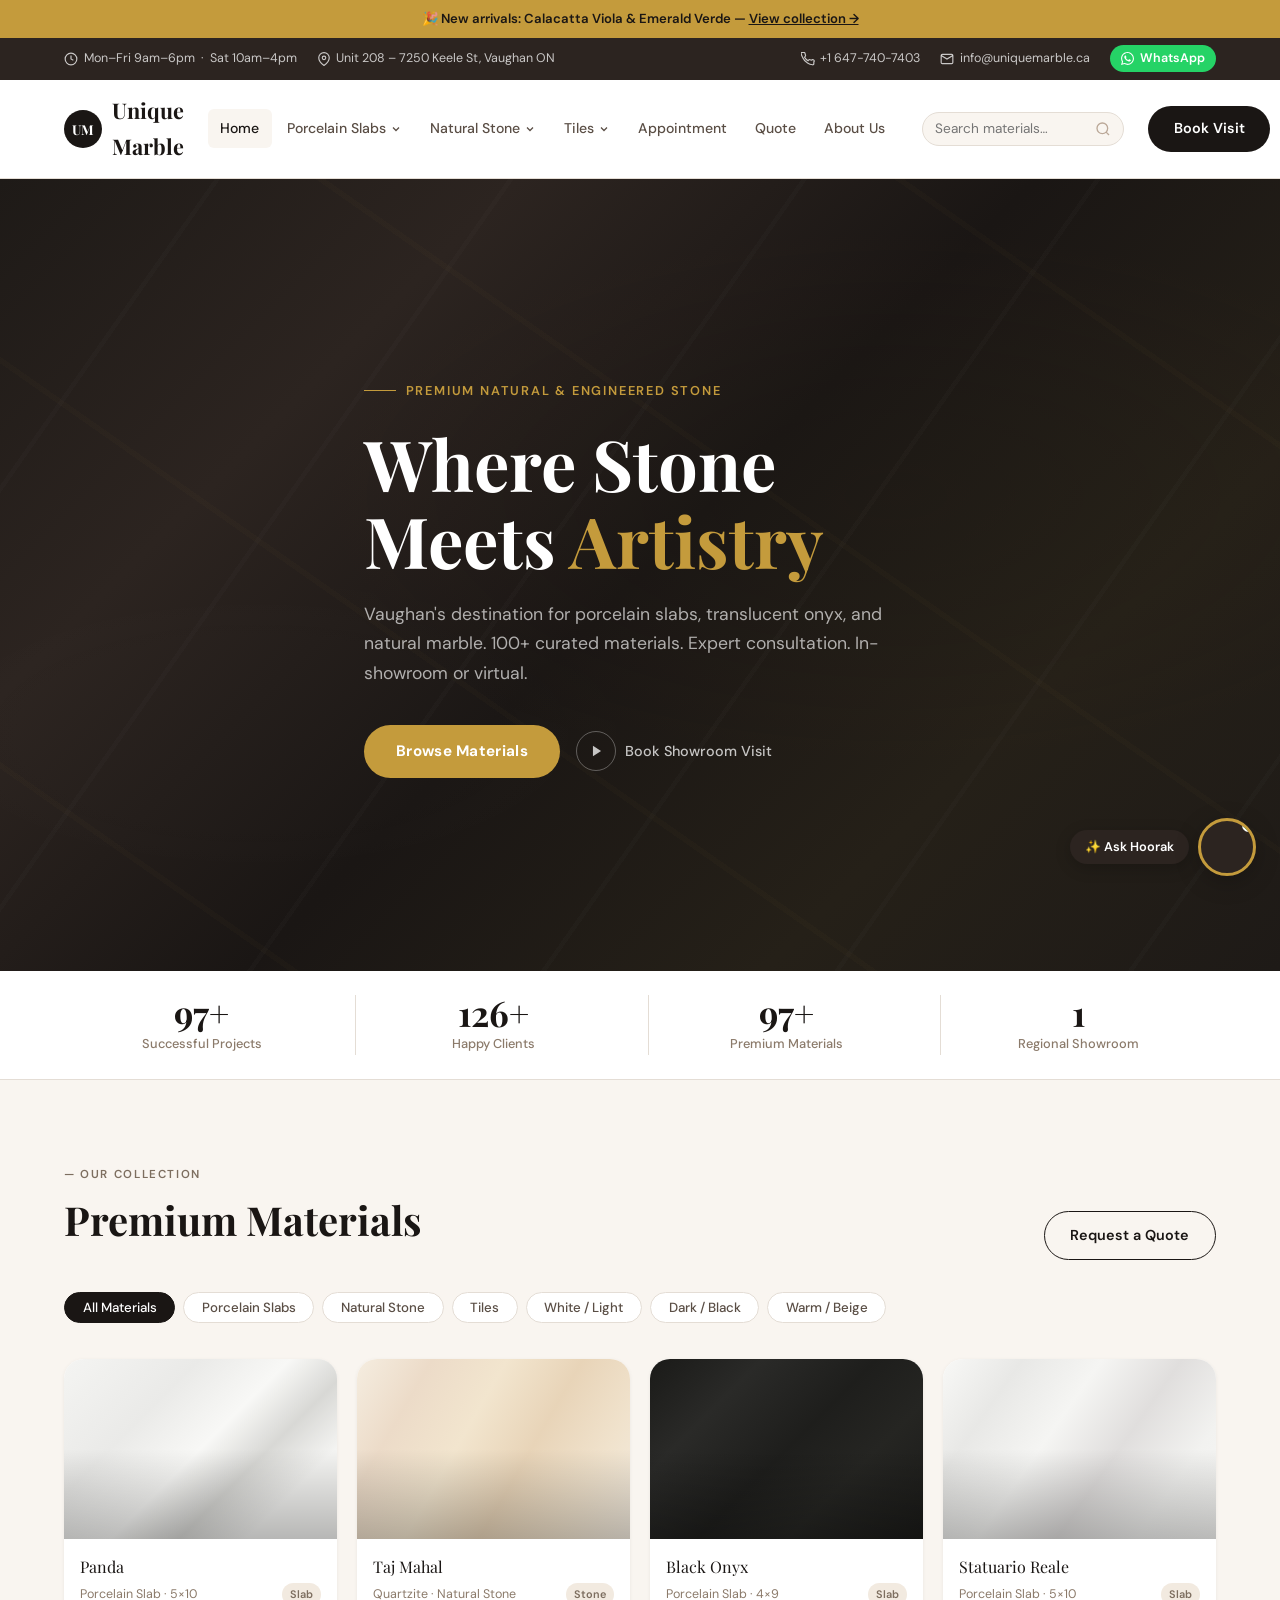
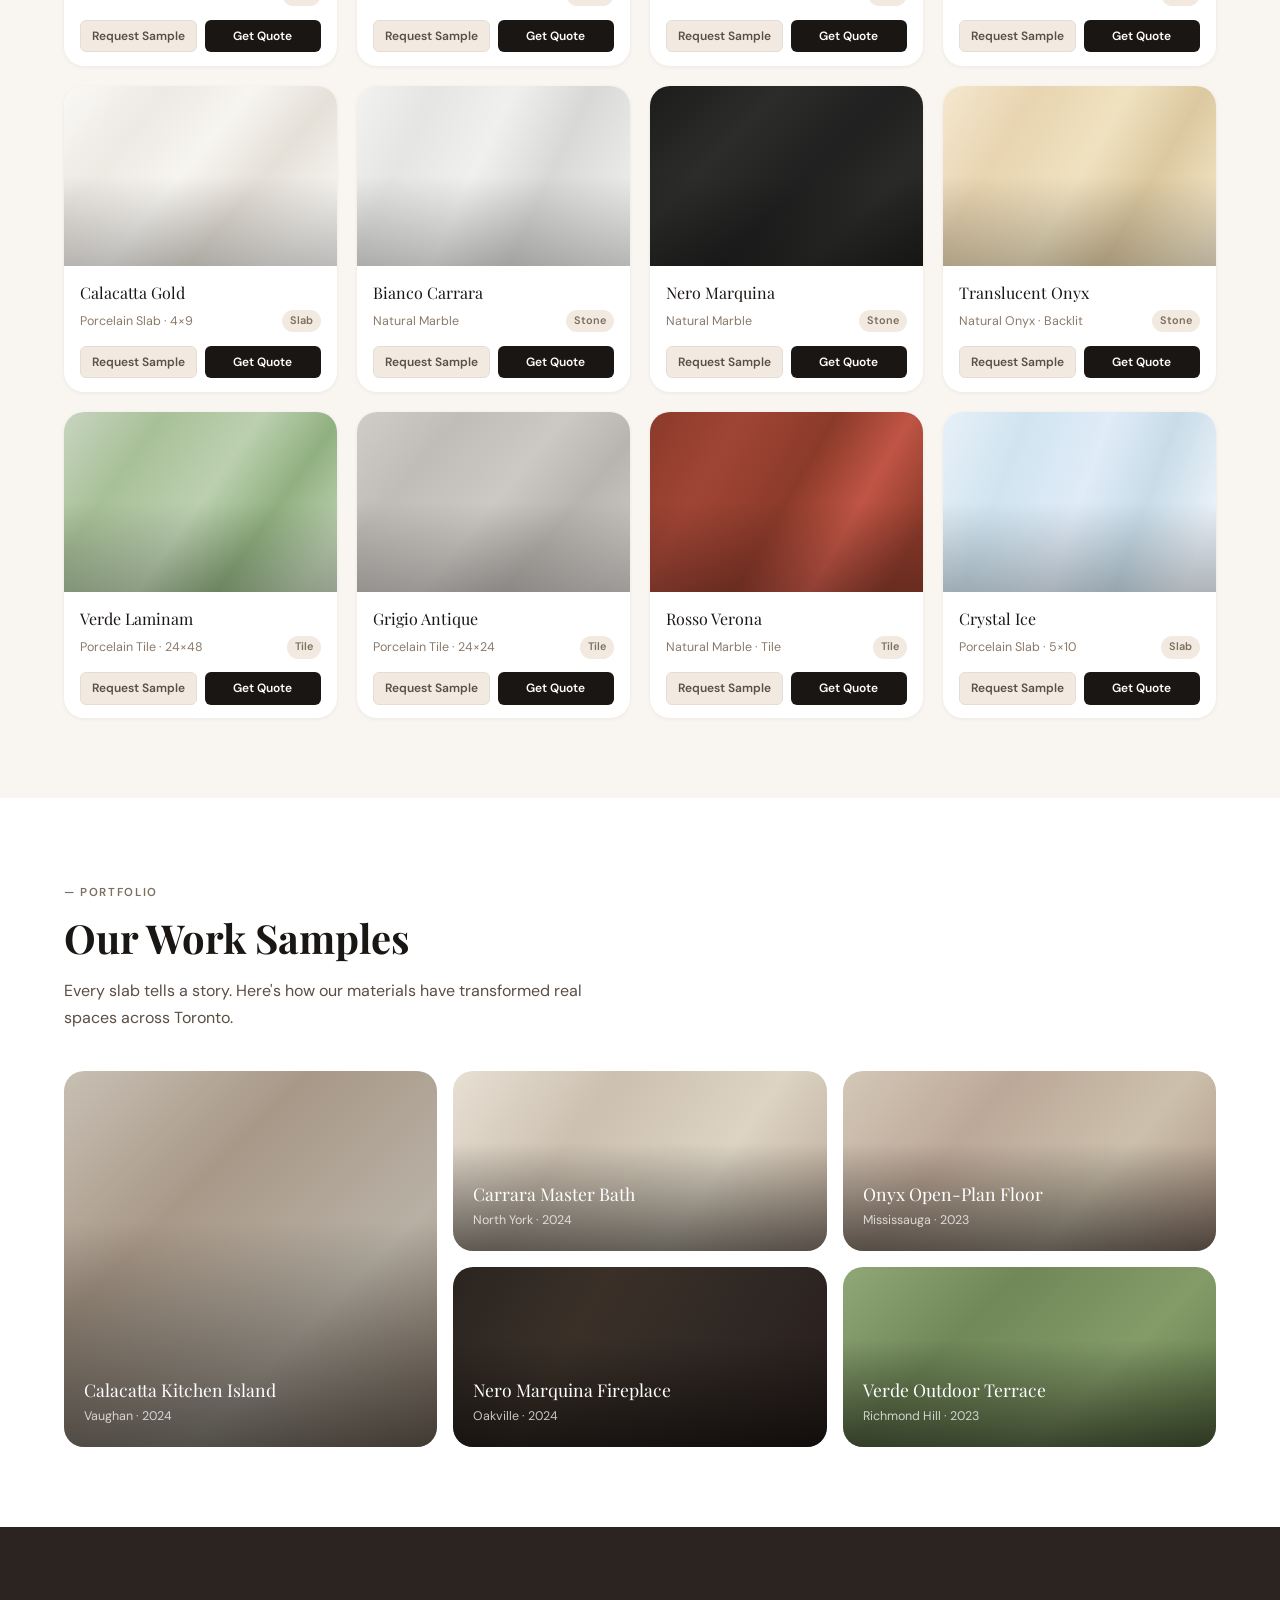
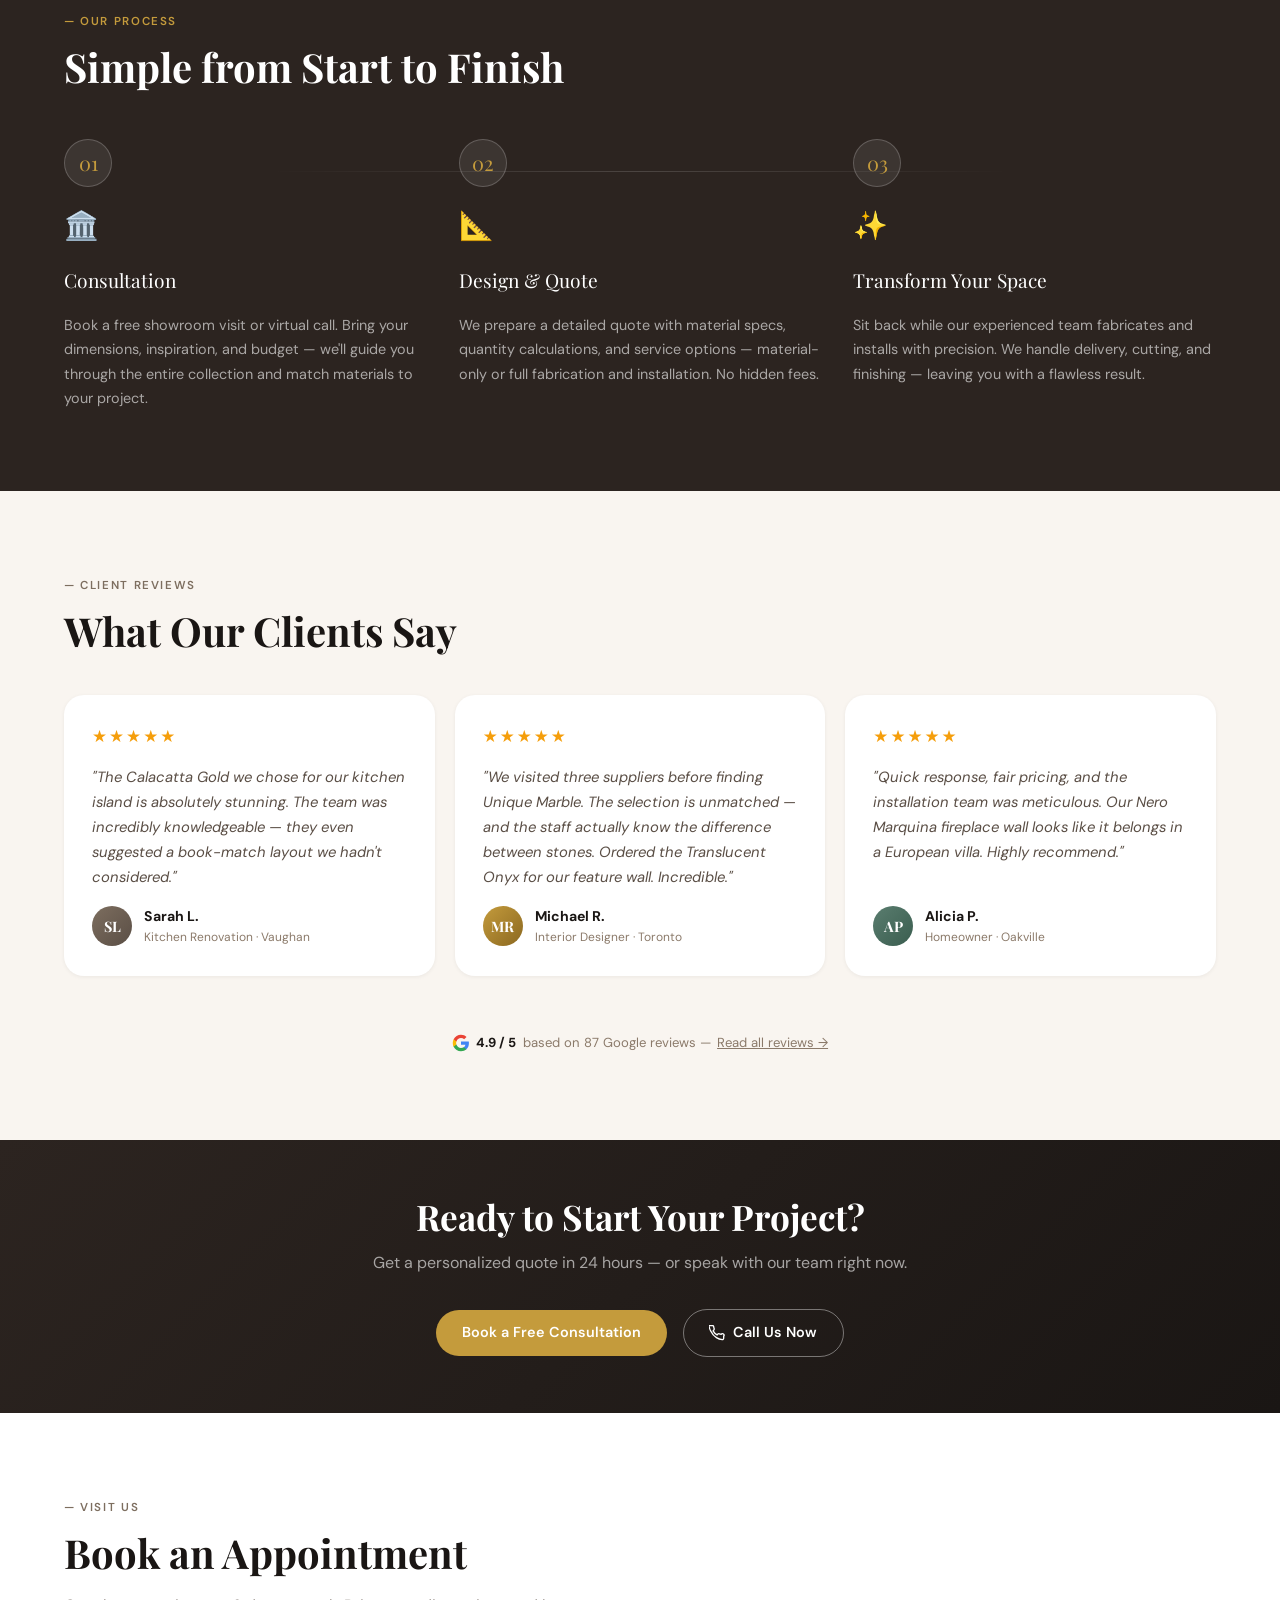
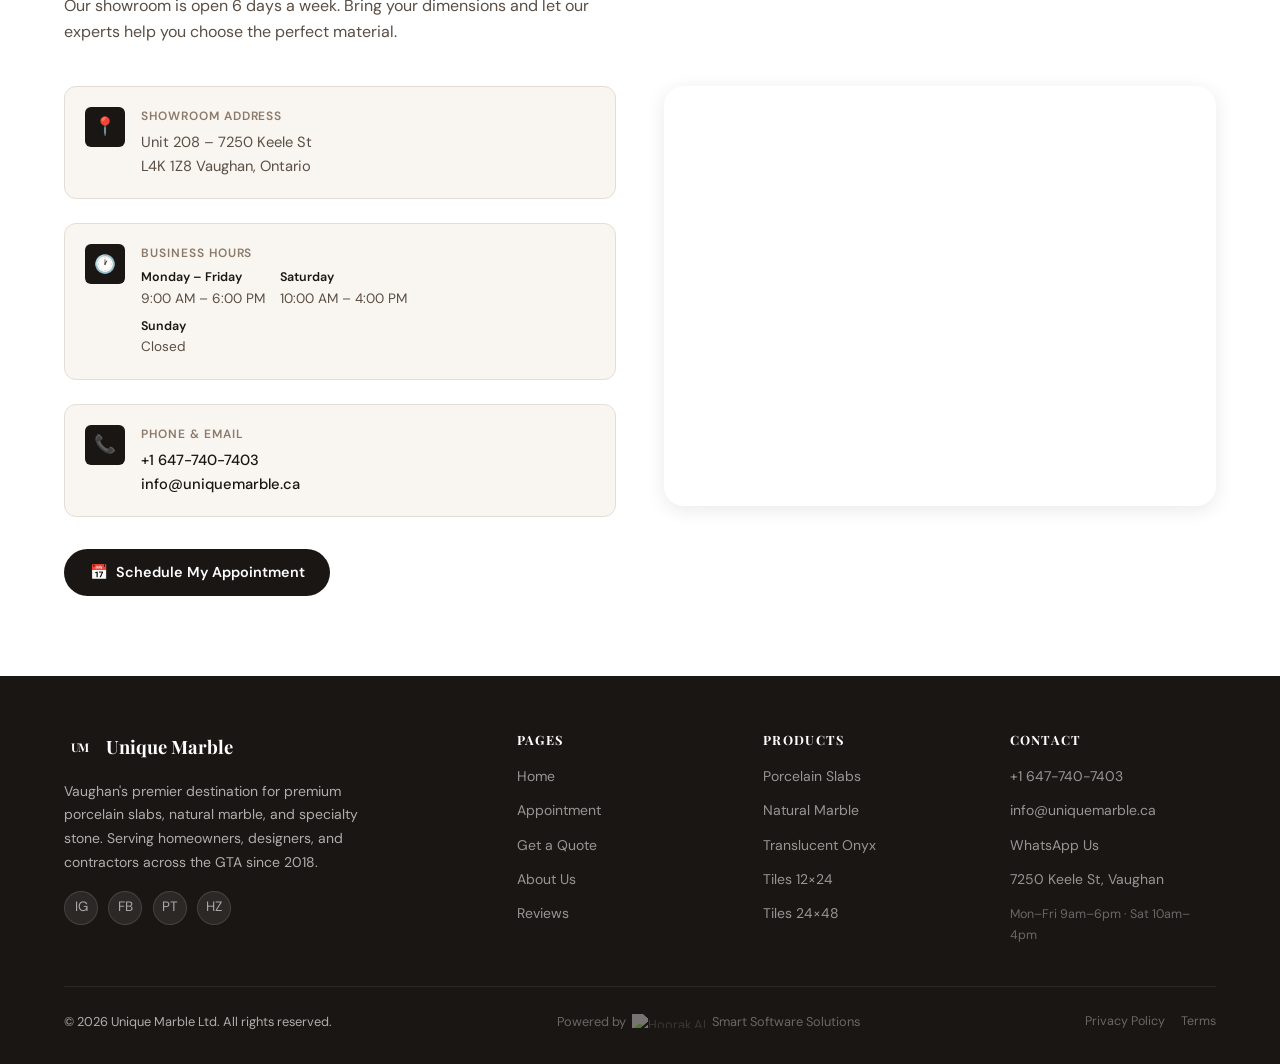
==== index.html @ da43c08c "Initial commit: Unique Marble enhanced demo site" ====
<!DOCTYPE html>
<html lang="en">
<head>
  <meta charset="UTF-8">
  <meta name="viewport" content="width=device-width, initial-scale=1.0">
  <title>Unique Marble — Premium Stone & Porcelain Slabs | Vaughan, ON</title>
  <meta name="description" content="Toronto's premier source for porcelain slabs, natural marble, and tiles. Browse 100+ premium materials. Book a showroom visit or get a free quote today.">

  <!-- Fonts -->
  <link rel="preconnect" href="https://fonts.googleapis.com">
  <link rel="preconnect" href="https://fonts.gstatic.com" crossorigin>
  <link href="https://fonts.googleapis.com/css2?family=DM+Sans:wght@400;500;600;700&family=Playfair+Display:ital,wght@0,600;0,700;1,600&display=swap" rel="stylesheet">

  <link rel="stylesheet" href="css/styles.css">
</head>
<body>

<!-- ══ ANNOUNCEMENT BANNER ════════════════════════════════════ -->
<div class="announce-bar">
  🎉 New arrivals: Calacatta Viola &amp; Emerald Verde — <a href="#products">View collection →</a>
</div>

<!-- ══ TOP BAR ════════════════════════════════════════════════ -->
<div class="top-bar">
  <div class="container">
    <div class="top-bar-left">
      <span class="top-bar-item">
        <svg viewBox="0 0 24 24" fill="none" stroke="currentColor" stroke-width="2"><circle cx="12" cy="12" r="10"/><polyline points="12 6 12 12 16 14"/></svg>
        Mon–Fri 9am–6pm &nbsp;·&nbsp; Sat 10am–4pm
      </span>
      <span class="top-bar-item">
        <svg viewBox="0 0 24 24" fill="none" stroke="currentColor" stroke-width="2"><path d="M21 10c0 7-9 13-9 13S3 17 3 10a9 9 0 0118 0z"/><circle cx="12" cy="10" r="3"/></svg>
        Unit 208 – 7250 Keele St, Vaughan ON
      </span>
    </div>
    <div class="top-bar-right">
      <a class="top-bar-item" href="tel:+16477407403">
        <svg viewBox="0 0 24 24" fill="none" stroke="currentColor" stroke-width="2"><path d="M22 16.92v3a2 2 0 01-2.18 2 19.79 19.79 0 01-8.63-3.07A19.5 19.5 0 013.07 9.81a19.79 19.79 0 01-3.07-8.72A2 2 0 012 .82h3a2 2 0 012 1.72 12.84 12.84 0 00.7 2.81 2 2 0 01-.45 2.11L6.09 8.91a16 16 0 006 6l1.27-1.27a2 2 0 012.11-.45 12.84 12.84 0 002.81.7A2 2 0 0122 16.92z"/></svg>
        +1 647-740-7403
      </a>
      <a class="top-bar-item" href="mailto:info@uniquemarble.ca">
        <svg viewBox="0 0 24 24" fill="none" stroke="currentColor" stroke-width="2"><path d="M4 4h16c1.1 0 2 .9 2 2v12c0 1.1-.9 2-2 2H4c-1.1 0-2-.9-2-2V6c0-1.1.9-2 2-2z"/><polyline points="22,6 12,12 2,6"/></svg>
        info@uniquemarble.ca
      </a>
      <a class="wa-btn" href="https://wa.me/16477407403" target="_blank" rel="noopener">
        <svg viewBox="0 0 24 24" width="13" height="13" fill="currentColor"><path d="M17.472 14.382c-.297-.149-1.758-.867-2.03-.967-.273-.099-.471-.148-.67.15-.197.297-.767.966-.94 1.164-.173.199-.347.223-.644.075-.297-.15-1.255-.463-2.39-1.475-.883-.788-1.48-1.761-1.653-2.059-.173-.297-.018-.458.13-.606.134-.133.298-.347.446-.52.149-.174.198-.298.298-.497.099-.198.05-.371-.025-.52-.075-.149-.669-1.612-.916-2.207-.242-.579-.487-.5-.669-.51-.173-.008-.371-.01-.57-.01-.198 0-.52.074-.792.372-.272.297-1.04 1.016-1.04 2.479 0 1.462 1.065 2.875 1.213 3.074.149.198 2.096 3.2 5.077 4.487.709.306 1.262.489 1.694.625.712.227 1.36.195 1.871.118.571-.085 1.758-.719 2.006-1.413.248-.694.248-1.289.173-1.413-.074-.124-.272-.198-.57-.347m-5.421 7.403h-.004a9.87 9.87 0 01-5.031-1.378l-.361-.214-3.741.982.998-3.648-.235-.374a9.86 9.86 0 01-1.51-5.26c.001-5.45 4.436-9.884 9.888-9.884 2.64 0 5.122 1.03 6.988 2.898a9.825 9.825 0 012.893 6.994c-.003 5.45-4.437 9.884-9.885 9.884m8.413-18.297A11.815 11.815 0 0012.05 0C5.495 0 .16 5.335.157 11.892c0 2.096.547 4.142 1.588 5.945L.057 24l6.305-1.654a11.882 11.882 0 005.683 1.448h.005c6.554 0 11.89-5.335 11.893-11.893a11.821 11.821 0 00-3.48-8.413z"/></svg>
        WhatsApp
      </a>
    </div>
  </div>
</div>

<!-- ══ HEADER ═════════════════════════════════════════════════ -->
<header class="site-header" id="site-header">
  <div class="container">
    <div class="header-inner">

      <div class="site-logo">
        <a href="/">
          <div class="logo-icon">UM</div>
          <span>Unique<br><strong>Marble</strong></span>
        </a>
      </div>

      <nav class="site-nav" aria-label="Main navigation">
        <div class="nav-item">
          <a class="nav-link active" href="/">Home</a>
        </div>
        <div class="nav-item">
          <a class="nav-link" href="#products">
            Porcelain Slabs
            <svg class="nav-caret" viewBox="0 0 24 24" fill="none" stroke="currentColor" stroke-width="2.5"><polyline points="6 9 12 15 18 9"/></svg>
          </a>
          <div class="nav-dropdown">
            <a href="#products">5×10 Slabs</a>
            <a href="#products">4×9 Slabs</a>
            <a href="#products">4×8 Slabs</a>
          </div>
        </div>
        <div class="nav-item">
          <a class="nav-link" href="#products">
            Natural Stone
            <svg class="nav-caret" viewBox="0 0 24 24" fill="none" stroke="currentColor" stroke-width="2.5"><polyline points="6 9 12 15 18 9"/></svg>
          </a>
          <div class="nav-dropdown">
            <a href="#products">Translucent Onyx</a>
            <a href="#products">Marble</a>
          </div>
        </div>
        <div class="nav-item">
          <a class="nav-link" href="#products">
            Tiles
            <svg class="nav-caret" viewBox="0 0 24 24" fill="none" stroke="currentColor" stroke-width="2.5"><polyline points="6 9 12 15 18 9"/></svg>
          </a>
          <div class="nav-dropdown">
            <a href="#products">12″×24″</a>
            <a href="#products">24″×24″</a>
            <a href="#products">24″×48″</a>
          </div>
        </div>
        <div class="nav-item">
          <a class="nav-link" href="#contact">Appointment</a>
        </div>
        <div class="nav-item">
          <a class="nav-link" href="#quote-band">Quote</a>
        </div>
        <div class="nav-item">
          <a class="nav-link" href="#about">About Us</a>
        </div>
      </nav>

      <div class="header-search">
        <div class="search-wrap">
          <input type="search" placeholder="Search materials…" aria-label="Search">
          <button aria-label="Submit search">
            <svg viewBox="0 0 24 24" fill="none" stroke="currentColor" stroke-width="2"><circle cx="11" cy="11" r="8"/><line x1="21" y1="21" x2="16.65" y2="16.65"/></svg>
          </button>
        </div>
      </div>

      <div class="header-cta">
        <a href="#contact" class="btn btn-dark">Book Visit</a>
      </div>

      <button class="hamburger" id="hamburger" aria-label="Open menu" aria-expanded="false">
        <span></span><span></span><span></span>
      </button>

    </div>
  </div>
</header>

<!-- ══ MOBILE NAV ════════════════════════════════════════════ -->
<div class="mobile-backdrop" id="mobile-backdrop"></div>
<nav class="mobile-nav" id="mobile-nav" aria-label="Mobile navigation">
  <a href="/">Home</a>
  <a href="#products">Porcelain Slabs</a>
  <a href="#products">Natural Stone</a>
  <a href="#products">Tiles</a>
  <a href="#contact">Appointment</a>
  <a href="#quote-band">Quote</a>
  <a href="#about">About Us</a>
  <a href="tel:+16477407403" style="color:var(--gold);font-weight:700;">+1 647-740-7403</a>
</nav>

<!-- ══ HERO ═══════════════════════════════════════════════════ -->
<section class="hero" id="home">
  <div class="hero-bg"></div>
  <div class="container">
    <div class="hero-content">
      <p class="hero-eyebrow" id="hero-eyebrow">Premium Natural &amp; Engineered Stone</p>
      <h1 class="hero-title" id="hero-title">
        Where Stone<br>Meets <em>Artistry</em>
      </h1>
      <p class="hero-sub" id="hero-sub">
        Vaughan's destination for porcelain slabs, translucent onyx, and natural marble.
        100+ curated materials. Expert consultation. In-showroom or virtual.
      </p>
      <div class="hero-actions" id="hero-actions">
        <a href="#products" class="btn-hero-primary">Browse Materials</a>
        <a href="#contact" class="btn-hero-secondary">
          <span class="play-icon">
            <svg viewBox="0 0 24 24"><polygon points="5 3 19 12 5 21 5 3" fill="currentColor"/></svg>
          </span>
          Book Showroom Visit
        </a>
      </div>
    </div>
  </div>
</section>

<!-- ══ STATS BAR ══════════════════════════════════════════════ -->
<div class="stats-bar">
  <div class="container">
    <div class="stats-inner">
      <div class="stat-item">
        <span class="stat-num" data-target="100" data-suffix="+">100+</span>
        <span class="stat-label">Successful Projects</span>
      </div>
      <div class="stat-item">
        <span class="stat-num" data-target="130" data-suffix="+">130+</span>
        <span class="stat-label">Happy Clients</span>
      </div>
      <div class="stat-item">
        <span class="stat-num" data-target="100" data-suffix="+">100+</span>
        <span class="stat-label">Premium Materials</span>
      </div>
      <div class="stat-item">
        <span class="stat-num" data-target="1" data-suffix="">1</span>
        <span class="stat-label">Regional Showroom</span>
      </div>
    </div>
  </div>
</div>

<!-- ══ PRODUCTS ═══════════════════════════════════════════════ -->
<section class="products" id="products">
  <div class="container">
    <div class="products-header">
      <div>
        <span class="section-tag">Our Collection</span>
        <h2 class="section-title">Premium Materials</h2>
      </div>
      <a href="#quote-band" class="btn btn-outline">Request a Quote</a>
    </div>

    <!-- Filter pills — Improvement #3 -->
    <div class="filter-bar" id="filter-bar" role="group" aria-label="Filter by material type">
      <button class="filter-pill active" data-filter="all">All Materials</button>
      <button class="filter-pill" data-filter="slab">Porcelain Slabs</button>
      <button class="filter-pill" data-filter="stone">Natural Stone</button>
      <button class="filter-pill" data-filter="tile">Tiles</button>
      <button class="filter-pill" data-filter="white">White / Light</button>
      <button class="filter-pill" data-filter="dark">Dark / Black</button>
      <button class="filter-pill" data-filter="warm">Warm / Beige</button>
    </div>

    <div class="product-grid" id="product-grid">

      <!-- Slab: Panda -->
      <div class="product-card reveal" data-tags="slab white" data-delay="1">
        <div class="product-swatch mat-panda"></div>
        <div class="product-info">
          <div class="product-name">Panda</div>
          <div class="product-meta">
            <span>Porcelain Slab · 5×10</span>
            <span class="product-type-badge">Slab</span>
          </div>
        </div>
        <div class="product-cta-row">
          <button class="btn-sample" onclick="hoorakQuickMsg('I\'m interested in ordering a sample of Panda Slab')">Request Sample</button>
          <button class="btn-quote-sm" onclick="hoorakQuickMsg('I need a quote for Panda porcelain slab')">Get Quote</button>
        </div>
      </div>

      <!-- Slab: Taj Mahal -->
      <div class="product-card reveal" data-tags="slab warm" data-delay="2">
        <div class="product-swatch mat-taj"></div>
        <div class="product-info">
          <div class="product-name">Taj Mahal</div>
          <div class="product-meta">
            <span>Quartzite · Natural Stone</span>
            <span class="product-type-badge">Stone</span>
          </div>
        </div>
        <div class="product-cta-row">
          <button class="btn-sample" onclick="hoorakQuickMsg('I\'d like a sample of Taj Mahal quartzite')">Request Sample</button>
          <button class="btn-quote-sm" onclick="hoorakQuickMsg('Quote for Taj Mahal quartzite please')">Get Quote</button>
        </div>
      </div>

      <!-- Slab: Black Onyx -->
      <div class="product-card reveal" data-tags="slab dark" data-delay="3">
        <div class="product-swatch mat-black-onyx"></div>
        <div class="product-info">
          <div class="product-name">Black Onyx</div>
          <div class="product-meta">
            <span>Porcelain Slab · 4×9</span>
            <span class="product-type-badge">Slab</span>
          </div>
        </div>
        <div class="product-cta-row">
          <button class="btn-sample" onclick="hoorakQuickMsg('Sample request: Black Onyx porcelain slab')">Request Sample</button>
          <button class="btn-quote-sm" onclick="hoorakQuickMsg('Quote for Black Onyx slab')">Get Quote</button>
        </div>
      </div>

      <!-- Slab: Statuario Reale -->
      <div class="product-card reveal" data-tags="slab white" data-delay="4">
        <div class="product-swatch mat-statuario"></div>
        <div class="product-info">
          <div class="product-name">Statuario Reale</div>
          <div class="product-meta">
            <span>Porcelain Slab · 5×10</span>
            <span class="product-type-badge">Slab</span>
          </div>
        </div>
        <div class="product-cta-row">
          <button class="btn-sample" onclick="hoorakQuickMsg('Sample: Statuario Reale slab')">Request Sample</button>
          <button class="btn-quote-sm" onclick="hoorakQuickMsg('Quote for Statuario Reale')">Get Quote</button>
        </div>
      </div>

      <!-- Slab: Calacatta Gold -->
      <div class="product-card reveal" data-tags="slab white warm" data-delay="1">
        <div class="product-swatch mat-calacatta"></div>
        <div class="product-info">
          <div class="product-name">Calacatta Gold</div>
          <div class="product-meta">
            <span>Porcelain Slab · 4×9</span>
            <span class="product-type-badge">Slab</span>
          </div>
        </div>
        <div class="product-cta-row">
          <button class="btn-sample" onclick="hoorakQuickMsg('I\'d like a Calacatta Gold sample')">Request Sample</button>
          <button class="btn-quote-sm" onclick="hoorakQuickMsg('Calacatta Gold slab quote')">Get Quote</button>
        </div>
      </div>

      <!-- Stone: Bianco Carrara -->
      <div class="product-card reveal" data-tags="stone white" data-delay="2">
        <div class="product-swatch mat-carrara"></div>
        <div class="product-info">
          <div class="product-name">Bianco Carrara</div>
          <div class="product-meta">
            <span>Natural Marble</span>
            <span class="product-type-badge">Stone</span>
          </div>
        </div>
        <div class="product-cta-row">
          <button class="btn-sample" onclick="hoorakQuickMsg('Bianco Carrara marble sample')">Request Sample</button>
          <button class="btn-quote-sm" onclick="hoorakQuickMsg('Quote for Bianco Carrara marble')">Get Quote</button>
        </div>
      </div>

      <!-- Slab: Nero Marquina -->
      <div class="product-card reveal" data-tags="slab dark stone" data-delay="3">
        <div class="product-swatch mat-nero"></div>
        <div class="product-info">
          <div class="product-name">Nero Marquina</div>
          <div class="product-meta">
            <span>Natural Marble</span>
            <span class="product-type-badge">Stone</span>
          </div>
        </div>
        <div class="product-cta-row">
          <button class="btn-sample" onclick="hoorakQuickMsg('I want a sample of Nero Marquina')">Request Sample</button>
          <button class="btn-quote-sm" onclick="hoorakQuickMsg('Nero Marquina marble quote')">Get Quote</button>
        </div>
      </div>

      <!-- Stone: Translucent Onyx -->
      <div class="product-card reveal" data-tags="stone warm" data-delay="4">
        <div class="product-swatch mat-onyx"></div>
        <div class="product-info">
          <div class="product-name">Translucent Onyx</div>
          <div class="product-meta">
            <span>Natural Onyx · Backlit</span>
            <span class="product-type-badge">Stone</span>
          </div>
        </div>
        <div class="product-cta-row">
          <button class="btn-sample" onclick="hoorakQuickMsg('Translucent onyx sample request')">Request Sample</button>
          <button class="btn-quote-sm" onclick="hoorakQuickMsg('Quote for translucent onyx backlit panel')">Get Quote</button>
        </div>
      </div>

      <!-- Tile: Verde Laminam -->
      <div class="product-card reveal" data-tags="tile" data-delay="1">
        <div class="product-swatch mat-verde"></div>
        <div class="product-info">
          <div class="product-name">Verde Laminam</div>
          <div class="product-meta">
            <span>Porcelain Tile · 24×48</span>
            <span class="product-type-badge">Tile</span>
          </div>
        </div>
        <div class="product-cta-row">
          <button class="btn-sample" onclick="hoorakQuickMsg('Verde Laminam tile sample')">Request Sample</button>
          <button class="btn-quote-sm" onclick="hoorakQuickMsg('Quote for Verde Laminam tiles')">Get Quote</button>
        </div>
      </div>

      <!-- Tile: Grigio Antique -->
      <div class="product-card reveal" data-tags="tile" data-delay="2">
        <div class="product-swatch mat-grigio"></div>
        <div class="product-info">
          <div class="product-name">Grigio Antique</div>
          <div class="product-meta">
            <span>Porcelain Tile · 24×24</span>
            <span class="product-type-badge">Tile</span>
          </div>
        </div>
        <div class="product-cta-row">
          <button class="btn-sample" onclick="hoorakQuickMsg('Grigio Antique tile sample')">Request Sample</button>
          <button class="btn-quote-sm" onclick="hoorakQuickMsg('Grigio Antique tile quote')">Get Quote</button>
        </div>
      </div>

      <!-- Tile: Rosso Verona -->
      <div class="product-card reveal" data-tags="tile warm dark" data-delay="3">
        <div class="product-swatch mat-rosso"></div>
        <div class="product-info">
          <div class="product-name">Rosso Verona</div>
          <div class="product-meta">
            <span>Natural Marble · Tile</span>
            <span class="product-type-badge">Tile</span>
          </div>
        </div>
        <div class="product-cta-row">
          <button class="btn-sample" onclick="hoorakQuickMsg('Rosso Verona tile sample')">Request Sample</button>
          <button class="btn-quote-sm" onclick="hoorakQuickMsg('Quote for Rosso Verona')">Get Quote</button>
        </div>
      </div>

      <!-- Slab: Crystal Ice -->
      <div class="product-card reveal" data-tags="slab white" data-delay="4">
        <div class="product-swatch mat-crystal"></div>
        <div class="product-info">
          <div class="product-name">Crystal Ice</div>
          <div class="product-meta">
            <span>Porcelain Slab · 5×10</span>
            <span class="product-type-badge">Slab</span>
          </div>
        </div>
        <div class="product-cta-row">
          <button class="btn-sample" onclick="hoorakQuickMsg('Crystal Ice slab sample')">Request Sample</button>
          <button class="btn-quote-sm" onclick="hoorakQuickMsg('Quote for Crystal Ice porcelain slab')">Get Quote</button>
        </div>
      </div>

    </div><!-- /product-grid -->
  </div>
</section>

<!-- ══ OUR WORK ════════════════════════════════════════════════ -->
<section class="our-work" id="our-work">
  <div class="container">
    <span class="section-tag">Portfolio</span>
    <h2 class="section-title">Our Work Samples</h2>
    <p class="section-sub">Every slab tells a story. Here's how our materials have transformed real spaces across Toronto.</p>

    <div class="work-grid">
      <div class="work-card large reveal" data-delay="1">
        <div class="work-swatch ws-kitchen">
          <div class="work-swatch-inner">
            <div>
              <div class="work-title">Calacatta Kitchen Island</div>
              <div class="work-sub">Vaughan · 2024</div>
            </div>
          </div>
        </div>
      </div>
      <div class="work-card reveal" data-delay="2">
        <div class="work-swatch ws-bath">
          <div class="work-swatch-inner">
            <div>
              <div class="work-title">Carrara Master Bath</div>
              <div class="work-sub">North York · 2024</div>
            </div>
          </div>
        </div>
      </div>
      <div class="work-card reveal" data-delay="3">
        <div class="work-swatch ws-floor">
          <div class="work-swatch-inner">
            <div>
              <div class="work-title">Onyx Open-Plan Floor</div>
              <div class="work-sub">Mississauga · 2023</div>
            </div>
          </div>
        </div>
      </div>
      <div class="work-card reveal" data-delay="2">
        <div class="work-swatch ws-fireplace">
          <div class="work-swatch-inner">
            <div>
              <div class="work-title">Nero Marquina Fireplace</div>
              <div class="work-sub">Oakville · 2024</div>
            </div>
          </div>
        </div>
      </div>
      <div class="work-card reveal" data-delay="3">
        <div class="work-swatch ws-outdoor">
          <div class="work-swatch-inner">
            <div>
              <div class="work-title">Verde Outdoor Terrace</div>
              <div class="work-sub">Richmond Hill · 2023</div>
            </div>
          </div>
        </div>
      </div>
    </div>
  </div>
</section>

<!-- ══ HOW IT WORKS ═══════════════════════════════════════════ -->
<section class="how-it-works" id="how">
  <div class="container">
    <span class="section-tag">Our Process</span>
    <h2 class="section-title">Simple from Start to Finish</h2>

    <div class="steps-grid">
      <div class="step reveal" data-delay="1">
        <div class="step-num">01</div>
        <div class="step-icon">🏛️</div>
        <div class="step-title">Consultation</div>
        <p class="step-body">
          Book a free showroom visit or virtual call. Bring your dimensions, inspiration, and budget — we'll guide you through the entire collection and match materials to your project.
        </p>
      </div>
      <div class="step reveal" data-delay="2">
        <div class="step-num">02</div>
        <div class="step-icon">📐</div>
        <div class="step-title">Design & Quote</div>
        <p class="step-body">
          We prepare a detailed quote with material specs, quantity calculations, and service options — material-only or full fabrication and installation. No hidden fees.
        </p>
      </div>
      <div class="step reveal" data-delay="3">
        <div class="step-num">03</div>
        <div class="step-icon">✨</div>
        <div class="step-title">Transform Your Space</div>
        <p class="step-body">
          Sit back while our experienced team fabricates and installs with precision. We handle delivery, cutting, and finishing — leaving you with a flawless result.
        </p>
      </div>
    </div>
  </div>
</section>

<!-- ══ TESTIMONIALS ════════════════════════════════════════════ -->
<section class="testimonials" id="reviews">
  <div class="container">
    <span class="section-tag">Client Reviews</span>
    <h2 class="section-title">What Our Clients Say</h2>
    <div class="testi-grid">

      <div class="testi-card reveal" data-delay="1">
        <div class="stars">
          <span class="star">★</span><span class="star">★</span><span class="star">★</span><span class="star">★</span><span class="star">★</span>
        </div>
        <p class="testi-text">"The Calacatta Gold we chose for our kitchen island is absolutely stunning. The team was incredibly knowledgeable — they even suggested a book-match layout we hadn't considered."</p>
        <div class="testi-author">
          <div class="testi-avatar av-a">SL</div>
          <div>
            <div class="testi-name">Sarah L.</div>
            <div class="testi-role">Kitchen Renovation · Vaughan</div>
          </div>
        </div>
      </div>

      <div class="testi-card reveal" data-delay="2">
        <div class="stars">
          <span class="star">★</span><span class="star">★</span><span class="star">★</span><span class="star">★</span><span class="star">★</span>
        </div>
        <p class="testi-text">"We visited three suppliers before finding Unique Marble. The selection is unmatched — and the staff actually know the difference between stones. Ordered the Translucent Onyx for our feature wall. Incredible."</p>
        <div class="testi-author">
          <div class="testi-avatar av-b">MR</div>
          <div>
            <div class="testi-name">Michael R.</div>
            <div class="testi-role">Interior Designer · Toronto</div>
          </div>
        </div>
      </div>

      <div class="testi-card reveal" data-delay="3">
        <div class="stars">
          <span class="star">★</span><span class="star">★</span><span class="star">★</span><span class="star">★</span><span class="star">★</span>
        </div>
        <p class="testi-text">"Quick response, fair pricing, and the installation team was meticulous. Our Nero Marquina fireplace wall looks like it belongs in a European villa. Highly recommend."</p>
        <div class="testi-author">
          <div class="testi-avatar av-c">AP</div>
          <div>
            <div class="testi-name">Alicia P.</div>
            <div class="testi-role">Homeowner · Oakville</div>
          </div>
        </div>
      </div>

    </div>
    <div style="text-align:center;margin-top:1.75rem;">
      <a class="google-badge" href="https://g.co/kgs/uniquemarble" target="_blank" rel="noopener">
        <svg width="18" height="18" viewBox="0 0 24 24"><path fill="#4285F4" d="M22.56 12.25c0-.78-.07-1.53-.2-2.25H12v4.26h5.92c-.26 1.37-1.04 2.53-2.21 3.31v2.77h3.57c2.08-1.92 3.28-4.74 3.28-8.09z"/><path fill="#34A853" d="M12 23c2.97 0 5.46-.98 7.28-2.66l-3.57-2.77c-.98.66-2.23 1.06-3.71 1.06-2.86 0-5.29-1.93-6.16-4.53H2.18v2.84C3.99 20.53 7.7 23 12 23z"/><path fill="#FBBC05" d="M5.84 14.09c-.22-.66-.35-1.36-.35-2.09s.13-1.43.35-2.09V7.07H2.18C1.43 8.55 1 10.22 1 12s.43 3.45 1.18 4.93l3.66-2.84z"/><path fill="#EA4335" d="M12 5.38c1.62 0 3.06.56 4.21 1.64l3.15-3.15C17.45 2.09 14.97 1 12 1 7.7 1 3.99 3.47 2.18 7.07l3.66 2.84c.87-2.6 3.3-4.53 6.16-4.53z"/></svg>
        <strong>4.9 / 5</strong> based on 87 Google reviews — <span style="text-decoration:underline">Read all reviews →</span>
      </a>
    </div>
  </div>
</section>

<!-- ══ QUOTE CTA BAND ═════════════════════════════════════════ -->
<div class="quote-band" id="quote-band">
  <div class="container">
    <h2>Ready to Start Your Project?</h2>
    <p>Get a personalized quote in 24 hours — or speak with our team right now.</p>
    <div class="quote-band-actions">
      <a href="#contact" class="btn btn-gold">Book a Free Consultation</a>
      <a href="tel:+16477407403" class="btn" style="color:#fff;border:1.5px solid rgba(255,255,255,.4);">
        <svg width="16" height="16" viewBox="0 0 24 24" fill="none" stroke="currentColor" stroke-width="2"><path d="M22 16.92v3a2 2 0 01-2.18 2 19.79 19.79 0 01-8.63-3.07A19.5 19.5 0 013.07 9.81a19.79 19.79 0 01-3.07-8.72A2 2 0 012 .82h3a2 2 0 012 1.72 12.84 12.84 0 00.7 2.81 2 2 0 01-.45 2.11L6.09 8.91a16 16 0 006 6l1.27-1.27a2 2 0 012.11-.45 12.84 12.84 0 002.81.7A2 2 0 0122 16.92z"/></svg>
        Call Us Now
      </a>
    </div>
  </div>
</div>

<!-- ══ CONTACT + MAP ══════════════════════════════════════════ -->
<section class="contact-section" id="contact">
  <div class="container">
    <span class="section-tag">Visit Us</span>
    <h2 class="section-title">Book an Appointment</h2>
    <p class="section-sub">Our showroom is open 6 days a week. Bring your dimensions and let our experts help you choose the perfect material.</p>

    <div class="contact-inner">
      <!-- Contact Info -->
      <div class="contact-info">

        <div class="contact-card">
          <div class="contact-card-icon">📍</div>
          <dl class="contact-card-body">
            <dt>Showroom Address</dt>
            <dd>Unit 208 – 7250 Keele St<br>L4K 1Z8 Vaughan, Ontario</dd>
          </dl>
        </div>

        <div class="contact-card">
          <div class="contact-card-icon">🕐</div>
          <dl class="contact-card-body">
            <dt>Business Hours</dt>
            <dd>
              <div class="hours-grid">
                <div class="hours-row"><span>Monday – Friday</span><span>9:00 AM – 6:00 PM</span></div>
                <div class="hours-row"><span>Saturday</span><span>10:00 AM – 4:00 PM</span></div>
                <div class="hours-row"><span>Sunday</span><span>Closed</span></div>
              </div>
            </dd>
          </dl>
        </div>

        <div class="contact-card">
          <div class="contact-card-icon">📞</div>
          <dl class="contact-card-body">
            <dt>Phone &amp; Email</dt>
            <dd>
              <a href="tel:+16477407403">+1 647-740-7403</a><br>
              <a href="mailto:info@uniquemarble.ca">info@uniquemarble.ca</a>
            </dd>
          </dl>
        </div>

        <a href="#contact" class="btn btn-dark" style="align-self:flex-start;margin-top:.5rem;">
          📅 &nbsp;Schedule My Appointment
        </a>

      </div>

      <!-- Embedded Map — Improvement #C1 -->
      <div class="map-wrap">
        <iframe
          src="https://www.google.com/maps/embed?pb=!1m18!1m12!1m3!1d2876.5!2d-79.5254!3d43.7845!2m3!1f0!2f0!3f0!3m2!1i1024!2i768!4f13.1!3m3!1m2!1s0x882b2f3f6f6f6f6f%3A0x0!2s7250+Keele+St%2C+Vaughan%2C+ON!5e0!3m2!1sen!2sca!4v1717800000000"
          width="600" height="420" style="border:0;" allowfullscreen="" loading="lazy"
          referrerpolicy="no-referrer-when-downgrade"
          title="Unique Marble showroom location on Google Maps">
        </iframe>
      </div>
    </div>
  </div>
</section>

<!-- ══ FOOTER ═════════════════════════════════════════════════ -->
<footer class="site-footer" id="about">
  <div class="container">
    <div class="footer-grid">

      <div class="footer-brand">
        <div class="footer-logo">
          <div class="logo-icon" style="width:32px;height:32px;font-size:.75rem;">UM</div>
          <span>Unique Marble</span>
        </div>
        <p class="footer-desc">
          Vaughan's premier destination for premium porcelain slabs, natural marble, and specialty stone. Serving homeowners, designers, and contractors across the GTA since 2018.
        </p>
        <div class="footer-socials">
          <a class="social-btn" href="#" aria-label="Instagram">IG</a>
          <a class="social-btn" href="#" aria-label="Facebook">FB</a>
          <a class="social-btn" href="#" aria-label="Pinterest">PT</a>
          <a class="social-btn" href="#" aria-label="Houzz">HZ</a>
        </div>
      </div>

      <div class="footer-col">
        <h4>Pages</h4>
        <ul>
          <li><a href="/">Home</a></li>
          <li><a href="#contact">Appointment</a></li>
          <li><a href="#quote-band">Get a Quote</a></li>
          <li><a href="#about">About Us</a></li>
          <li><a href="#reviews">Reviews</a></li>
        </ul>
      </div>

      <div class="footer-col">
        <h4>Products</h4>
        <ul>
          <li><a href="#products">Porcelain Slabs</a></li>
          <li><a href="#products">Natural Marble</a></li>
          <li><a href="#products">Translucent Onyx</a></li>
          <li><a href="#products">Tiles 12×24</a></li>
          <li><a href="#products">Tiles 24×48</a></li>
        </ul>
      </div>

      <div class="footer-col">
        <h4>Contact</h4>
        <ul>
          <li><a href="tel:+16477407403">+1 647-740-7403</a></li>
          <li><a href="mailto:info@uniquemarble.ca">info@uniquemarble.ca</a></li>
          <li><a href="https://wa.me/16477407403">WhatsApp Us</a></li>
          <li><a href="#contact">7250 Keele St, Vaughan</a></li>
          <li style="color:rgba(255,255,255,.35);font-size:.78rem;margin-top:.25rem;">Mon–Fri 9am–6pm · Sat 10am–4pm</a></li>
        </ul>
      </div>

    </div>

    <div class="footer-bottom">
      <span>© 2026 Unique Marble Ltd. All rights reserved.</span>
      <a class="hoorak-credit" href="https://hoorak.com" target="_blank" rel="noopener">
        Powered by
        <img src="https://negashtdeveloper-dotcom.github.io/temple-of-heal/assets/hoorak-logo.png" alt="Hoorak AI">
        Smart Software Solutions
      </a>
      <nav style="display:flex;gap:1rem;">
        <a href="#" style="color:rgba(255,255,255,.35);font-size:.78rem;">Privacy Policy</a>
        <a href="#" style="color:rgba(255,255,255,.35);font-size:.78rem;">Terms</a>
      </nav>
    </div>
  </div>
</footer>

<!-- ══ SCRIPTS ════════════════════════════════════════════════ -->
<script src="js/animate.js" defer></script>
<script src="js/hoorak-widget.js" defer></script>

<script>
/* ── Mobile nav ──────────────────────────────────────────── */
(function () {
  var btn      = document.getElementById('hamburger');
  var nav      = document.getElementById('mobile-nav');
  var backdrop = document.getElementById('mobile-backdrop');
  function open()  { nav.classList.add('open'); backdrop.classList.add('show'); btn.setAttribute('aria-expanded','true');  document.body.style.overflow='hidden'; }
  function close() { nav.classList.remove('open'); backdrop.classList.remove('show'); btn.setAttribute('aria-expanded','false'); document.body.style.overflow=''; }
  btn.addEventListener('click', function () { nav.classList.contains('open') ? close() : open(); });
  backdrop.addEventListener('click', close);
  nav.querySelectorAll('a').forEach(function(a){ a.addEventListener('click', close); });
  document.addEventListener('keydown', function(e){ if(e.key==='Escape') close(); });
})();

/* ── Header scroll ───────────────────────────────────────── */
(function () {
  var header = document.getElementById('site-header');
  window.addEventListener('scroll', function () {
    header.classList.toggle('scrolled', window.scrollY > 60);
  }, { passive: true });
})();

/* ── Product filter ─────────────────────────────────────── */
(function () {
  var pills = document.querySelectorAll('.filter-pill');
  var cards = document.querySelectorAll('.product-card');

  pills.forEach(function (pill) {
    pill.addEventListener('click', function () {
      pills.forEach(function (p) { p.classList.remove('active'); });
      pill.classList.add('active');

      var filter = pill.dataset.filter;
      cards.forEach(function (card) {
        if (filter === 'all') {
          card.style.display = '';
          return;
        }
        var tags = (card.dataset.tags || '').split(' ');
        card.style.display = tags.indexOf(filter) !== -1 ? '' : 'none';
      });
    });
  });
})();

/* ── Stat counter animation ──────────────────────────────── */
(function () {
  var counters = document.querySelectorAll('.stat-num[data-target]');
  if (!counters.length) return;

  function easeOut(t) { return 1 - (1-t)*(1-t); }

  function animateCounter(el) {
    var target   = parseInt(el.dataset.target, 10);
    var suffix   = el.dataset.suffix || '';
    var duration = 1600;
    var start    = null;

    function step(ts) {
      if (!start) start = ts;
      var progress = Math.min((ts - start) / duration, 1);
      el.textContent = Math.round(easeOut(progress) * target) + suffix;
      if (progress < 1) requestAnimationFrame(step);
      else el.textContent = target + suffix;
    }
    requestAnimationFrame(step);
  }

  if (!('IntersectionObserver' in window)) {
    counters.forEach(animateCounter);
    return;
  }

  var io = new IntersectionObserver(function (entries) {
    entries.forEach(function (e) {
      if (e.isIntersecting) {
        animateCounter(e.target);
        io.unobserve(e.target);
      }
    });
  }, { threshold: 0.5 });

  counters.forEach(function (el) { io.observe(el); });
})();

/* ── Scroll reveal ───────────────────────────────────────── */
(function () {
  if (!('IntersectionObserver' in window)) {
    document.querySelectorAll('.reveal').forEach(function(el){ el.classList.add('visible'); });
    return;
  }
  var io = new IntersectionObserver(function (entries) {
    entries.forEach(function (e) {
      if (e.isIntersecting) { e.target.classList.add('visible'); io.unobserve(e.target); }
    });
  }, { threshold: 0.1, rootMargin: '0px 0px -30px 0px' });

  document.querySelectorAll('.reveal').forEach(function (el) { io.observe(el); });
})();

/* ── Hero entrance ───────────────────────────────────────── */
(function () {
  var items = [
    { id: 'hero-eyebrow', delay: 0 },
    { id: 'hero-title',   delay: 180 },
    { id: 'hero-sub',     delay: 340 },
    { id: 'hero-actions', delay: 500 },
  ];
  items.forEach(function (item) {
    var el = document.getElementById(item.id);
    if (!el) return;
    el.style.opacity = '0';
    el.style.transform = 'translateY(22px)';
    el.style.transition = 'opacity .75s cubic-bezier(.22,1,.36,1), transform .75s cubic-bezier(.22,1,.36,1)';
    setTimeout(function () {
      el.style.opacity = '';
      el.style.transform = '';
    }, item.delay + 100);
  });
})();

/* ── hoorakQuickMsg: called by product card buttons ──────── */
function hoorakQuickMsg(msg) {
  if (window.HoorakWidget) { window.HoorakWidget.open(msg); }
}
</script>

</body>
</html>
---- css/styles.css ----
/* ============================================================
   UNIQUE MARBLE — Enhanced UI/UX Demo
   Improvements: Hero anim · Counter anim · Product filter ·
   Scroll reveal · Hoorak AI · Map · Hours · Stars · WhatsApp
   ============================================================ */

/* ── Google Fonts loaded in <head> ─────────────────────────── */
/* Playfair Display + DM Sans                                   */

:root {
  --dark:        #1A1614;
  --dark-2:      #2C2420;
  --stone:       #7D6E5F;
  --stone-lt:    #BBA898;
  --cream:       #F9F5F0;
  --cream-alt:   #F2EAE0;
  --gold:        #C49B3C;
  --gold-lt:     #FEF8E8;
  --white:       #FFFFFF;
  --text:        #1A1614;
  --text-mid:    #5A4E45;
  --text-lt:     #8B7A6A;
  --border:      #E4DDD5;
  --radius-sm:   .375rem;
  --radius:      .75rem;
  --radius-lg:   1.25rem;
  --radius-pill: 999px;
  --shadow-sm:   0 1px 4px rgba(0,0,0,.06);
  --shadow:      0 4px 20px rgba(0,0,0,.09);
  --shadow-lg:   0 12px 44px rgba(0,0,0,.13);
  --trans:       .25s ease;
  --container:   1200px;
  --f-head:      'Playfair Display', Georgia, serif;
  --f-body:      'DM Sans', system-ui, -apple-system, sans-serif;
  --section-y:   5rem;
}

/* ── Reset ──────────────────────────────────────────────────── */
*, *::before, *::after { box-sizing: border-box; margin: 0; padding: 0; }
html { scroll-behavior: smooth; font-size: 16px; }
body { font-family: var(--f-body); color: var(--text); background: var(--white); line-height: 1.65; -webkit-font-smoothing: antialiased; }
img { display: block; max-width: 100%; height: auto; }
a { color: inherit; text-decoration: none; }
button { cursor: pointer; border: none; background: none; font-family: inherit; }
ul { list-style: none; }
input, textarea, select { font-family: inherit; }
h1,h2,h3,h4,h5,h6 { font-family: var(--f-head); line-height: 1.2; }

/* ── Utilities ──────────────────────────────────────────────── */
.container { max-width: var(--container); margin-inline: auto; padding-inline: 1.5rem; }
.section-tag {
  display: inline-block; font-size: .72rem; letter-spacing: .14em;
  text-transform: uppercase; color: var(--stone); font-family: var(--f-body);
  font-weight: 600; margin-bottom: .75rem;
}
.section-tag::before { content: '— '; }
.section-title { font-size: clamp(1.75rem, 3.5vw, 2.5rem); color: var(--dark); margin-bottom: 1rem; }
.section-sub { font-size: 1rem; color: var(--text-mid); max-width: 52ch; }

/* ── Buttons ────────────────────────────────────────────────── */
.btn {
  display: inline-flex; align-items: center; gap: .5rem;
  padding: .7rem 1.6rem; border-radius: var(--radius-pill);
  font-size: .9rem; font-weight: 600; transition: var(--trans);
  white-space: nowrap;
}
.btn-dark {
  background: var(--dark); color: var(--white);
}
.btn-dark:hover { background: var(--dark-2); transform: translateY(-1px); box-shadow: var(--shadow); }
.btn-outline {
  background: transparent; color: var(--dark);
  border: 1.5px solid var(--dark);
}
.btn-outline:hover { background: var(--dark); color: var(--white); }
.btn-gold { background: var(--gold); color: var(--white); }
.btn-gold:hover { background: #a8842e; transform: translateY(-1px); box-shadow: var(--shadow); }

/* ── TOP BAR ────────────────────────────────────────────────── */
.top-bar {
  background: var(--dark-2);
  color: rgba(255,255,255,.75);
  font-size: .78rem;
  padding: .45rem 0;
}
.top-bar .container {
  display: flex; align-items: center; justify-content: space-between; gap: 1rem;
}
.top-bar-left, .top-bar-right { display: flex; align-items: center; gap: 1.25rem; flex-wrap: wrap; }
.top-bar a { color: inherit; transition: color var(--trans); }
.top-bar a:hover { color: var(--white); }
.top-bar-item { display: flex; align-items: center; gap: .35rem; }
.top-bar-item svg { width: 14px; height: 14px; flex-shrink: 0; }
.wa-btn {
  display: inline-flex; align-items: center; gap: .35rem;
  background: #25D366; color: #fff !important;
  padding: .22rem .7rem; border-radius: var(--radius-pill); font-weight: 600;
  transition: background var(--trans);
}
.wa-btn:hover { background: #1ebe5b !important; }

/* ── HEADER ─────────────────────────────────────────────────── */
.site-header {
  position: sticky; top: 0; z-index: 900;
  background: var(--white);
  border-bottom: 1px solid var(--border);
  transition: box-shadow var(--trans);
}
.site-header.scrolled { box-shadow: var(--shadow); }
.header-inner {
  display: flex; align-items: center; gap: 1.5rem;
  padding-block: .85rem;
}
.site-logo { flex-shrink: 0; }
.site-logo a {
  display: flex; align-items: center; gap: .6rem;
  font-family: var(--f-head); font-size: 1.35rem;
  font-weight: 700; color: var(--dark);
}
.logo-icon {
  width: 38px; height: 38px; border-radius: 50%;
  background: var(--dark); display: flex; align-items: center; justify-content: center;
  color: var(--white); font-size: .85rem; font-weight: 700; flex-shrink: 0;
  letter-spacing: -.03em;
}
.site-nav { display: flex; align-items: center; gap: .15rem; flex: 1; justify-content: center; }
.nav-item { position: relative; }
.nav-link {
  display: flex; align-items: center; gap: .25rem;
  padding: .5rem .8rem; border-radius: var(--radius-sm);
  font-size: .88rem; font-weight: 500; color: var(--text-mid);
  transition: all var(--trans); white-space: nowrap;
}
.nav-link:hover, .nav-link.active { color: var(--dark); background: var(--cream); }
.nav-caret { width: 12px; height: 12px; transition: transform var(--trans); }
.nav-item:hover .nav-caret { transform: rotate(180deg); }
/* Dropdown */
.nav-dropdown {
  position: absolute; top: calc(100% + .5rem); left: 50%; transform: translateX(-50%);
  background: var(--white); border: 1px solid var(--border); border-radius: var(--radius);
  box-shadow: var(--shadow-lg); padding: .5rem; min-width: 180px;
  opacity: 0; pointer-events: none; transition: opacity var(--trans), transform var(--trans);
  transform: translateX(-50%) translateY(-6px);
}
.nav-item:hover .nav-dropdown {
  opacity: 1; pointer-events: all;
  transform: translateX(-50%) translateY(0);
}
.nav-dropdown a {
  display: block; padding: .5rem .85rem; border-radius: var(--radius-sm);
  font-size: .85rem; color: var(--text-mid); transition: all var(--trans);
}
.nav-dropdown a:hover { background: var(--cream); color: var(--dark); }
/* Search */
.header-search { display: flex; align-items: center; gap: .5rem; }
.search-wrap {
  display: flex; align-items: center;
  background: var(--cream); border: 1px solid var(--border);
  border-radius: var(--radius-pill); overflow: hidden;
  transition: border-color var(--trans);
}
.search-wrap:focus-within { border-color: var(--stone); }
.search-wrap input {
  background: none; border: none; padding: .45rem .75rem;
  font-size: .85rem; color: var(--text); outline: none; width: 160px;
}
.search-wrap button {
  padding: .45rem .75rem; color: var(--stone-lt);
  display: flex; align-items: center;
}
.search-wrap button svg { width: 16px; height: 16px; }
.header-cta { display: flex; align-items: center; gap: .75rem; flex-shrink: 0; }
/* Hamburger */
.hamburger { display: none; flex-direction: column; gap: 5px; padding: .5rem; }
.hamburger span { width: 22px; height: 2px; background: var(--dark); display: block; border-radius: 2px; transition: var(--trans); }

/* ── HERO ───────────────────────────────────────────────────── */
.hero {
  position: relative; overflow: hidden;
  min-height: 88vh; display: flex; align-items: center;
  background: var(--dark-2);
}
.hero-bg {
  position: absolute; inset: 0;
  background: linear-gradient(135deg,
    #1e1a17 0%, #2c2420 25%, #1a1614 50%,
    #252018 75%, #1e1a17 100%);
}
/* Marble texture overlay */
.hero-bg::after {
  content: '';
  position: absolute; inset: 0;
  background:
    radial-gradient(ellipse 80% 60% at 70% 40%, rgba(196,155,60,.07) 0%, transparent 60%),
    radial-gradient(ellipse 60% 40% at 20% 70%, rgba(255,255,255,.03) 0%, transparent 50%);
  mix-blend-mode: overlay;
}
/* Animated marble lines */
.hero-bg::before {
  content: '';
  position: absolute; inset: 0;
  background-image:
    repeating-linear-gradient(
      -55deg,
      transparent 0%, transparent 8%,
      rgba(255,255,255,.015) 8%, rgba(255,255,255,.015) 8.3%,
      transparent 8.3%, transparent 16%
    ),
    repeating-linear-gradient(
      35deg,
      transparent 0%, transparent 12%,
      rgba(196,155,60,.025) 12%, rgba(196,155,60,.025) 12.4%,
      transparent 12.4%, transparent 24%
    );
}
.hero-content {
  position: relative; z-index: 2;
  padding-block: 5rem;
}
.hero-eyebrow {
  display: inline-flex; align-items: center; gap: .6rem;
  font-size: .8rem; letter-spacing: .14em; text-transform: uppercase;
  color: var(--gold); font-weight: 600; margin-bottom: 1.5rem;
}
.hero-eyebrow::before {
  content: '';
  width: 2rem; height: 1px; background: var(--gold); flex-shrink: 0;
}
.hero-title {
  font-size: clamp(2.5rem, 5.5vw, 4.5rem);
  color: var(--white); margin-bottom: 1.25rem;
  max-width: 14ch; line-height: 1.1;
}
.hero-title em { color: var(--gold); font-style: normal; }
.hero-sub {
  font-size: 1.1rem; color: rgba(255,255,255,.65);
  max-width: 46ch; margin-bottom: 2.25rem; line-height: 1.7;
}
.hero-actions { display: flex; align-items: center; gap: 1rem; flex-wrap: wrap; }
.btn-hero-primary {
  background: var(--gold); color: var(--white);
  padding: .85rem 2rem; border-radius: var(--radius-pill);
  font-size: .95rem; font-weight: 700; letter-spacing: .02em;
  transition: var(--trans);
}
.btn-hero-primary:hover { background: #a8842e; transform: translateY(-2px); box-shadow: 0 8px 24px rgba(196,155,60,.35); }
.btn-hero-secondary {
  display: flex; align-items: center; gap: .6rem;
  color: rgba(255,255,255,.75); font-size: .9rem; font-weight: 500;
  transition: color var(--trans);
}
.btn-hero-secondary:hover { color: var(--white); }
.play-icon {
  width: 40px; height: 40px; border-radius: 50%;
  border: 1.5px solid rgba(255,255,255,.3);
  display: flex; align-items: center; justify-content: center;
}
.play-icon svg { width: 14px; height: 14px; fill: currentColor; margin-left: 2px; }

/* ── STATS BAR ──────────────────────────────────────────────── */
.stats-bar {
  background: var(--white);
  border-bottom: 1px solid var(--border);
  padding: 1.5rem 0;
}
.stats-inner {
  display: flex; align-items: center;
  justify-content: space-between; gap: 1rem;
}
.stat-item {
  display: flex; flex-direction: column; align-items: center;
  gap: .2rem; flex: 1;
}
.stat-item + .stat-item {
  border-left: 1px solid var(--border);
}
.stat-num {
  font-family: var(--f-head); font-size: 2.2rem;
  color: var(--dark); line-height: 1; font-weight: 700;
}
.stat-label { font-size: .8rem; color: var(--text-lt); font-weight: 500; }

/* ── PRODUCTS SECTION ───────────────────────────────────────── */
.products { padding-block: var(--section-y); background: var(--cream); }
.products-header {
  display: flex; align-items: flex-end; justify-content: space-between;
  gap: 1rem; margin-bottom: 2rem; flex-wrap: wrap;
}
.filter-bar {
  display: flex; align-items: center; gap: .5rem; flex-wrap: wrap;
  margin-bottom: 2.25rem;
}
.filter-pill {
  padding: .4rem 1.1rem; border-radius: var(--radius-pill);
  border: 1.5px solid var(--border); background: var(--white);
  font-size: .83rem; font-weight: 500; color: var(--text-mid);
  cursor: pointer; transition: all var(--trans);
}
.filter-pill:hover { border-color: var(--stone); color: var(--dark); }
.filter-pill.active {
  background: var(--dark); border-color: var(--dark);
  color: var(--white);
}
.product-grid {
  display: grid;
  grid-template-columns: repeat(auto-fill, minmax(230px, 1fr));
  gap: 1.25rem;
}
.product-card {
  border-radius: var(--radius-lg); overflow: hidden;
  background: var(--white); box-shadow: var(--shadow-sm);
  transition: box-shadow var(--trans), transform var(--trans);
  cursor: pointer;
}
.product-card:hover { box-shadow: var(--shadow-lg); transform: translateY(-4px); }
.product-swatch {
  height: 180px; position: relative; overflow: hidden;
}
.product-swatch::after {
  content: '';
  position: absolute; inset: 0;
  background: linear-gradient(to bottom, transparent 50%, rgba(0,0,0,.25) 100%);
}
/* Marble material textures */
.mat-panda {
  background:
    linear-gradient(135deg, #f4f4f2 0%, #eaeae8 30%, #f8f8f6 50%, #d8d8d5 65%, #f4f4f2 80%),
    linear-gradient(45deg, rgba(0,0,0,.06) 25%, transparent 25%, transparent 75%, rgba(0,0,0,.06) 75%);
}
.mat-taj {
  background: linear-gradient(120deg,
    #f5ede0 0%, #ecdbc8 20%, #f2e5ce 40%,
    #e8d4b8 60%, #f0e2cc 80%, #f5ede0 100%);
}
.mat-black-onyx {
  background: linear-gradient(135deg,
    #1a1a18 0%, #2a2a28 25%, #1e1e1c 50%,
    #252522 70%, #1a1a18 100%);
}
.mat-statuario {
  background: linear-gradient(125deg,
    #f8f8f6 0%, #e8e8e6 20%, #f5f5f3 40%,
    #e0dedd 60%, #f2f2f0 80%, #f8f8f6 100%);
}
.mat-calacatta {
  background: linear-gradient(130deg,
    #faf9f7 0%, #ede9e3 25%, #f7f5f1 45%,
    #e5e0d8 65%, #f5f3ef 85%, #faf9f7 100%);
}
.mat-carrara {
  background: linear-gradient(115deg,
    #f2f2f0 0%, #e5e5e3 22%, #f0f0ee 44%,
    #d8d8d6 66%, #eaeae8 88%, #f2f2f0 100%);
}
.mat-nero {
  background: linear-gradient(135deg,
    #1c1c1a 0%, #2c2c2a 30%, #202020 55%,
    #2a2a28 75%, #1c1c1a 100%);
}
.mat-onyx {
  background: linear-gradient(120deg,
    #f5e8d0 0%, #e8d4b0 25%, #f0e2c0 50%,
    #dcc8a0 70%, #f0e2c0 90%, #f5e8d0 100%);
}
.mat-verde {
  background: linear-gradient(125deg,
    #c8d5c0 0%, #a8c098 25%, #bcd0b0 50%,
    #90b080 70%, #bcd0b0 90%, #c8d5c0 100%);
}
.mat-grigio {
  background: linear-gradient(130deg,
    #d0ccc8 0%, #c0bcb8 25%, #ccc8c4 50%,
    #b8b4b0 70%, #cac6c2 90%, #d0ccc8 100%);
}
.mat-rosso {
  background: linear-gradient(120deg,
    #8b3a2a 0%, #a04535 25%, #8b3a2a 50%,
    #c05545 70%, #8b3a2a 90%);
}
.mat-crystal {
  background: linear-gradient(110deg,
    #e8f0f8 0%, #d0e4f0 25%, #e0ecf8 50%,
    #c8dce8 70%, #e8f0f8 90%);
}
.product-info {
  padding: .9rem 1rem .85rem;
}
.product-name {
  font-family: var(--f-head); font-size: 1rem; color: var(--dark);
  margin-bottom: .2rem;
}
.product-meta {
  font-size: .78rem; color: var(--text-lt); display: flex;
  align-items: center; justify-content: space-between;
}
.product-type-badge {
  font-size: .68rem; font-weight: 600; padding: .15rem .5rem;
  border-radius: var(--radius-pill); background: var(--cream-alt);
  color: var(--stone);
}
.product-cta-row {
  display: flex; gap: .5rem; padding: 0 1rem .85rem;
}
.btn-sample, .btn-quote-sm {
  flex: 1; padding: .45rem; border-radius: var(--radius-sm);
  font-size: .75rem; font-weight: 600; text-align: center;
  transition: var(--trans); border: 1.5px solid transparent;
}
.btn-sample {
  background: var(--cream-alt); color: var(--text-mid);
  border-color: var(--border);
}
.btn-sample:hover { border-color: var(--stone); color: var(--dark); }
.btn-quote-sm { background: var(--dark); color: var(--white); }
.btn-quote-sm:hover { background: var(--dark-2); }

/* ── OUR WORK ────────────────────────────────────────────────── */
.our-work { padding-block: var(--section-y); background: var(--white); }
.work-grid {
  display: grid;
  grid-template-columns: repeat(3, 1fr);
  grid-template-rows: auto auto;
  gap: 1rem;
  margin-top: 2.5rem;
}
.work-card {
  border-radius: var(--radius-lg); overflow: hidden;
  position: relative; cursor: pointer;
}
.work-card.large { grid-row: span 2; }
.work-swatch {
  height: 100%; min-height: 200px;
  position: relative;
  transition: transform .4s ease;
}
.work-card:hover .work-swatch { transform: scale(1.04); }
.work-swatch-inner {
  position: absolute; inset: 0;
  display: flex; align-items: flex-end; padding: 1.25rem;
  background: linear-gradient(to top, rgba(0,0,0,.55) 0%, transparent 60%);
  color: var(--white);
}
.work-title { font-family: var(--f-head); font-size: 1.1rem; }
.work-sub { font-size: .78rem; opacity: .75; margin-top: .15rem; }
/* Work swatches */
.ws-kitchen { background: linear-gradient(135deg, #c8c0b4, #a89888, #b8b0a4, #908070); height: 100%; min-height: 280px; }
.ws-bath { background: linear-gradient(125deg, #e8e0d4, #ccc0b0, #ddd4c4, #baa898); height: 100%; min-height: 180px; }
.ws-floor { background: linear-gradient(130deg, #d4c8b8, #bca898, #ccc0ac, #a89080); height: 100%; min-height: 180px; }
.ws-fireplace { background: linear-gradient(120deg, #2a2420, #3a3028, #302824, #281e1c); height: 100%; min-height: 180px; }
.ws-outdoor { background: linear-gradient(135deg, #90a878, #708858, #849c68, #607848); height: 100%; min-height: 180px; }

/* ── HOW IT WORKS ────────────────────────────────────────────── */
.how-it-works {
  padding-block: var(--section-y);
  background: var(--dark-2); color: var(--white);
}
.how-it-works .section-tag { color: var(--gold); }
.how-it-works .section-title { color: var(--white); }
.steps-grid {
  display: grid; grid-template-columns: repeat(3, 1fr);
  gap: 2rem; margin-top: 3rem; position: relative;
}
.steps-grid::before {
  content: '';
  position: absolute; top: 2rem; left: calc(16.66% + 1rem);
  right: calc(16.66% + 1rem); height: 1px;
  background: linear-gradient(to right, transparent, rgba(255,255,255,.15), transparent);
}
.step {
  display: flex; flex-direction: column; align-items: flex-start; gap: 1rem;
}
.step-num {
  width: 48px; height: 48px; border-radius: 50%;
  background: rgba(255,255,255,.08); border: 1.5px solid rgba(255,255,255,.2);
  display: flex; align-items: center; justify-content: center;
  font-family: var(--f-head); font-size: 1.25rem; color: var(--gold);
  flex-shrink: 0;
}
.step-icon { font-size: 1.75rem; }
.step-title { font-family: var(--f-head); font-size: 1.2rem; color: var(--white); }
.step-body { font-size: .9rem; color: rgba(255,255,255,.6); line-height: 1.7; }

/* ── TESTIMONIALS ────────────────────────────────────────────── */
.testimonials { padding-block: var(--section-y); background: var(--cream); }
.testi-grid {
  display: grid; grid-template-columns: repeat(3, 1fr);
  gap: 1.25rem; margin-top: 2.5rem;
}
.testi-card {
  background: var(--white); border-radius: var(--radius-lg);
  padding: 1.75rem; box-shadow: var(--shadow-sm);
  display: flex; flex-direction: column; gap: .9rem;
}
.stars { display: flex; gap: 2px; }
.star { color: #F59E0B; font-size: 1.05rem; }
.testi-text { font-size: .925rem; color: var(--text-mid); line-height: 1.7; font-style: italic; }
.testi-author { display: flex; align-items: center; gap: .75rem; margin-top: auto; }
.testi-avatar {
  width: 40px; height: 40px; border-radius: 50%; flex-shrink: 0;
  display: flex; align-items: center; justify-content: center;
  font-family: var(--f-head); font-weight: 700; color: var(--white); font-size: .9rem;
}
.av-a { background: linear-gradient(135deg, #7D6E5F, #5A4E45); }
.av-b { background: linear-gradient(135deg, #C49B3C, #8B6820); }
.av-c { background: linear-gradient(135deg, #5A7D6F, #3A5D4F); }
.testi-name { font-weight: 700; font-size: .88rem; color: var(--dark); }
.testi-role { font-size: .75rem; color: var(--text-lt); }
.google-badge {
  display: inline-flex; align-items: center; gap: .4rem;
  margin-top: 1.75rem; font-size: .82rem; color: var(--text-lt);
}
.google-badge strong { color: var(--dark); }

/* ── CONTACT + MAP ───────────────────────────────────────────── */
.contact-section { padding-block: var(--section-y); background: var(--white); }
.contact-inner {
  display: grid; grid-template-columns: 1fr 1fr;
  gap: 3rem; margin-top: 2.5rem; align-items: start;
}
.contact-info { display: flex; flex-direction: column; gap: 1.5rem; }
.contact-card {
  display: flex; align-items: flex-start; gap: 1rem;
  padding: 1.25rem; border-radius: var(--radius);
  background: var(--cream); border: 1px solid var(--border);
}
.contact-card-icon {
  width: 40px; height: 40px; border-radius: var(--radius-sm);
  background: var(--dark); display: flex; align-items: center; justify-content: center;
  color: var(--white); flex-shrink: 0; font-size: 1.1rem;
}
.contact-card-body dt { font-size: .75rem; font-weight: 600; color: var(--text-lt); text-transform: uppercase; letter-spacing: .08em; }
.contact-card-body dd { font-size: .92rem; color: var(--text-mid); margin-top: .2rem; }
.contact-card-body a { color: var(--dark); font-weight: 500; }
.contact-card-body a:hover { color: var(--stone); }
.hours-grid { display: grid; grid-template-columns: 1fr 1fr; gap: .35rem .75rem; }
.hours-row { font-size: .85rem; color: var(--text-mid); display: flex; flex-direction: column; }
.hours-row span:first-child { font-weight: 600; color: var(--text); font-size: .78rem; }
.map-wrap {
  border-radius: var(--radius-lg); overflow: hidden;
  box-shadow: var(--shadow); height: 420px;
}
.map-wrap iframe { width: 100%; height: 100%; border: none; display: block; }

/* ── QUOTE CTA BAND ─────────────────────────────────────────── */
.quote-band {
  background: linear-gradient(135deg, var(--dark-2), var(--dark));
  padding: 3.5rem 0; text-align: center;
}
.quote-band h2 {
  font-size: clamp(1.5rem, 3vw, 2.2rem); color: var(--white);
  margin-bottom: .75rem;
}
.quote-band p { color: rgba(255,255,255,.6); margin-bottom: 2rem; }
.quote-band-actions { display: flex; align-items: center; justify-content: center; gap: 1rem; flex-wrap: wrap; }

/* ── FOOTER ─────────────────────────────────────────────────── */
.site-footer {
  background: var(--dark); color: rgba(255,255,255,.65);
  padding-block: 3.5rem 2rem;
}
.footer-grid {
  display: grid; grid-template-columns: 2fr 1fr 1fr 1fr;
  gap: 2.5rem; margin-bottom: 2.5rem;
}
.footer-brand { display: flex; flex-direction: column; gap: 1rem; }
.footer-logo {
  display: flex; align-items: center; gap: .6rem;
  font-family: var(--f-head); font-size: 1.15rem; font-weight: 700;
  color: var(--white);
}
.footer-desc { font-size: .875rem; line-height: 1.7; max-width: 32ch; }
.footer-socials { display: flex; gap: .65rem; }
.social-btn {
  width: 34px; height: 34px; border-radius: 50%;
  background: rgba(255,255,255,.08); border: 1px solid rgba(255,255,255,.12);
  display: flex; align-items: center; justify-content: center;
  color: rgba(255,255,255,.6); font-size: .85rem; transition: all var(--trans);
}
.social-btn:hover { background: rgba(255,255,255,.18); color: var(--white); }
.footer-col h4 {
  font-size: .8rem; font-weight: 700; text-transform: uppercase; letter-spacing: .1em;
  color: var(--white); margin-bottom: 1rem;
}
.footer-col ul { display: flex; flex-direction: column; gap: .5rem; }
.footer-col li a {
  font-size: .875rem; color: rgba(255,255,255,.55);
  transition: color var(--trans);
}
.footer-col li a:hover { color: var(--white); }
.footer-bottom {
  border-top: 1px solid rgba(255,255,255,.08);
  padding-top: 1.5rem;
  display: flex; align-items: center; justify-content: space-between;
  gap: 1rem; flex-wrap: wrap; font-size: .8rem;
}
.hoorak-credit {
  display: inline-flex; align-items: center; gap: .4rem;
  color: rgba(255,255,255,.35);
}
.hoorak-credit img { height: 14px; opacity: .4; filter: brightness(2); }
.hoorak-credit:hover { color: rgba(255,255,255,.6); }
.hoorak-credit img:hover { opacity: .7; }

/* ── ANNOUNCEMENT BANNER (NEW!) ──────────────────────────────── */
.announce-bar {
  background: var(--gold); text-align: center;
  padding: .5rem 1rem; font-size: .82rem; font-weight: 600; color: var(--dark);
}
.announce-bar a { text-decoration: underline; }

/* ── MOBILE NAV ─────────────────────────────────────────────── */
.mobile-nav {
  display: none; position: fixed; inset: 0; z-index: 950;
  background: var(--white); flex-direction: column;
  padding: 5rem 2rem 2rem; overflow-y: auto;
  transform: translateX(100%); transition: transform .3s ease;
}
.mobile-nav.open { transform: translateX(0); }
.mobile-nav a {
  display: block; padding: .85rem 0; font-size: 1.1rem;
  border-bottom: 1px solid var(--border); color: var(--dark);
}
.mobile-backdrop {
  display: none; position: fixed; inset: 0; z-index: 940;
  background: rgba(0,0,0,.4);
}
.mobile-backdrop.show { display: block; }

/* ── RESPONSIVE ─────────────────────────────────────────────── */
@media (max-width: 1024px) {
  .footer-grid { grid-template-columns: 1fr 1fr 1fr; }
  .footer-brand { grid-column: span 3; }
}
@media (max-width: 900px) {
  .site-nav, .header-search { display: none; }
  .hamburger { display: flex; }
  .steps-grid { grid-template-columns: 1fr; }
  .steps-grid::before { display: none; }
  .testi-grid { grid-template-columns: 1fr; }
  .work-grid { grid-template-columns: 1fr 1fr; }
  .work-card.large { grid-row: span 1; }
  .contact-inner { grid-template-columns: 1fr; }
  .map-wrap { height: 300px; }
  .stats-inner { flex-wrap: wrap; }
  .stat-item + .stat-item { border-left: none; }
  .stat-item { border-bottom: 1px solid var(--border); padding-bottom: .75rem; flex-basis: 45%; }
}
@media (max-width: 640px) {
  .top-bar-left { display: none; }
  .product-grid { grid-template-columns: repeat(2, 1fr); }
  .footer-grid { grid-template-columns: 1fr; }
  .footer-brand { grid-column: span 1; }
  .work-grid { grid-template-columns: 1fr; }
  .hero-actions { flex-direction: column; align-items: flex-start; }
  .header-cta .btn { display: none; }
}

/* ── Reveal animations (driven by animate.js) ───────────────── */
.reveal {
  opacity: 0; transform: translateY(26px);
  transition: opacity .65s cubic-bezier(.22,1,.36,1), transform .65s cubic-bezier(.22,1,.36,1);
}
.reveal.visible { opacity: 1; transform: none; }
.reveal[data-delay="1"] { transition-delay: .10s; }
.reveal[data-delay="2"] { transition-delay: .20s; }
.reveal[data-delay="3"] { transition-delay: .30s; }
.reveal[data-delay="4"] { transition-delay: .40s; }
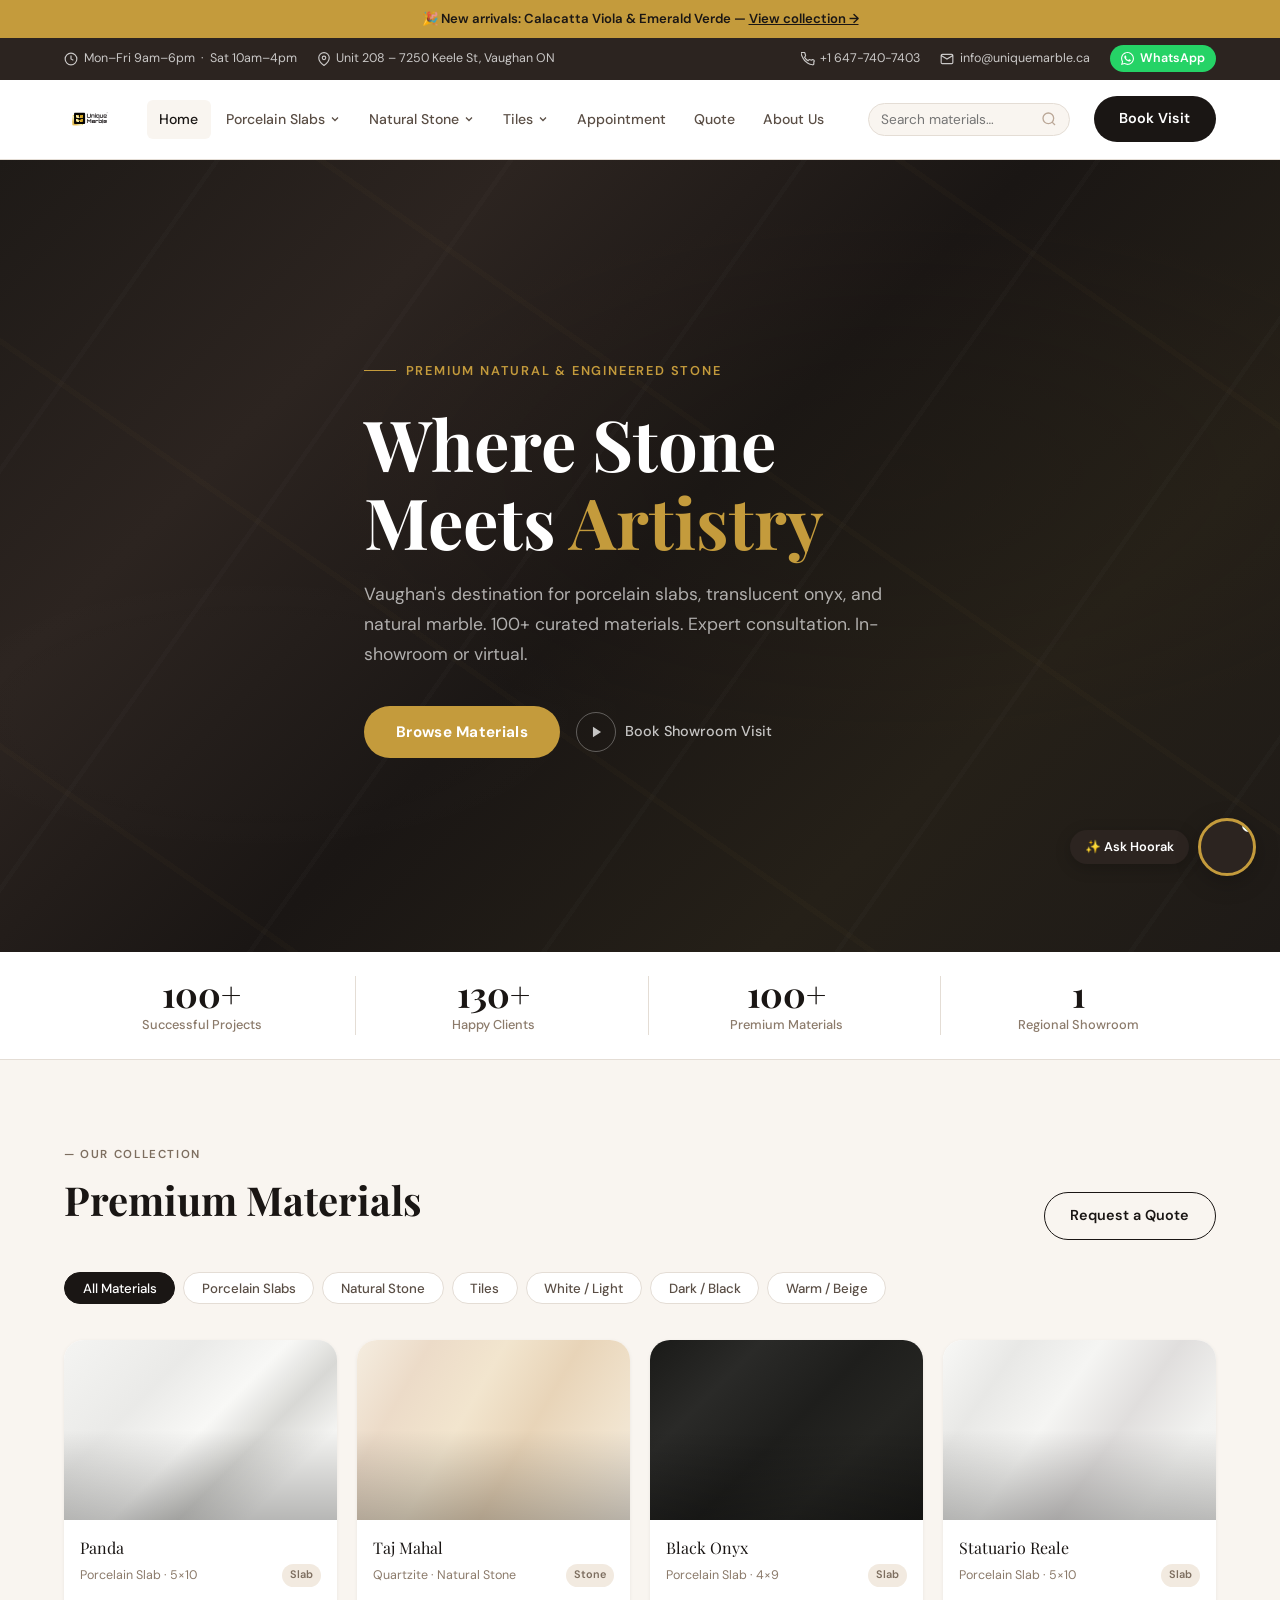
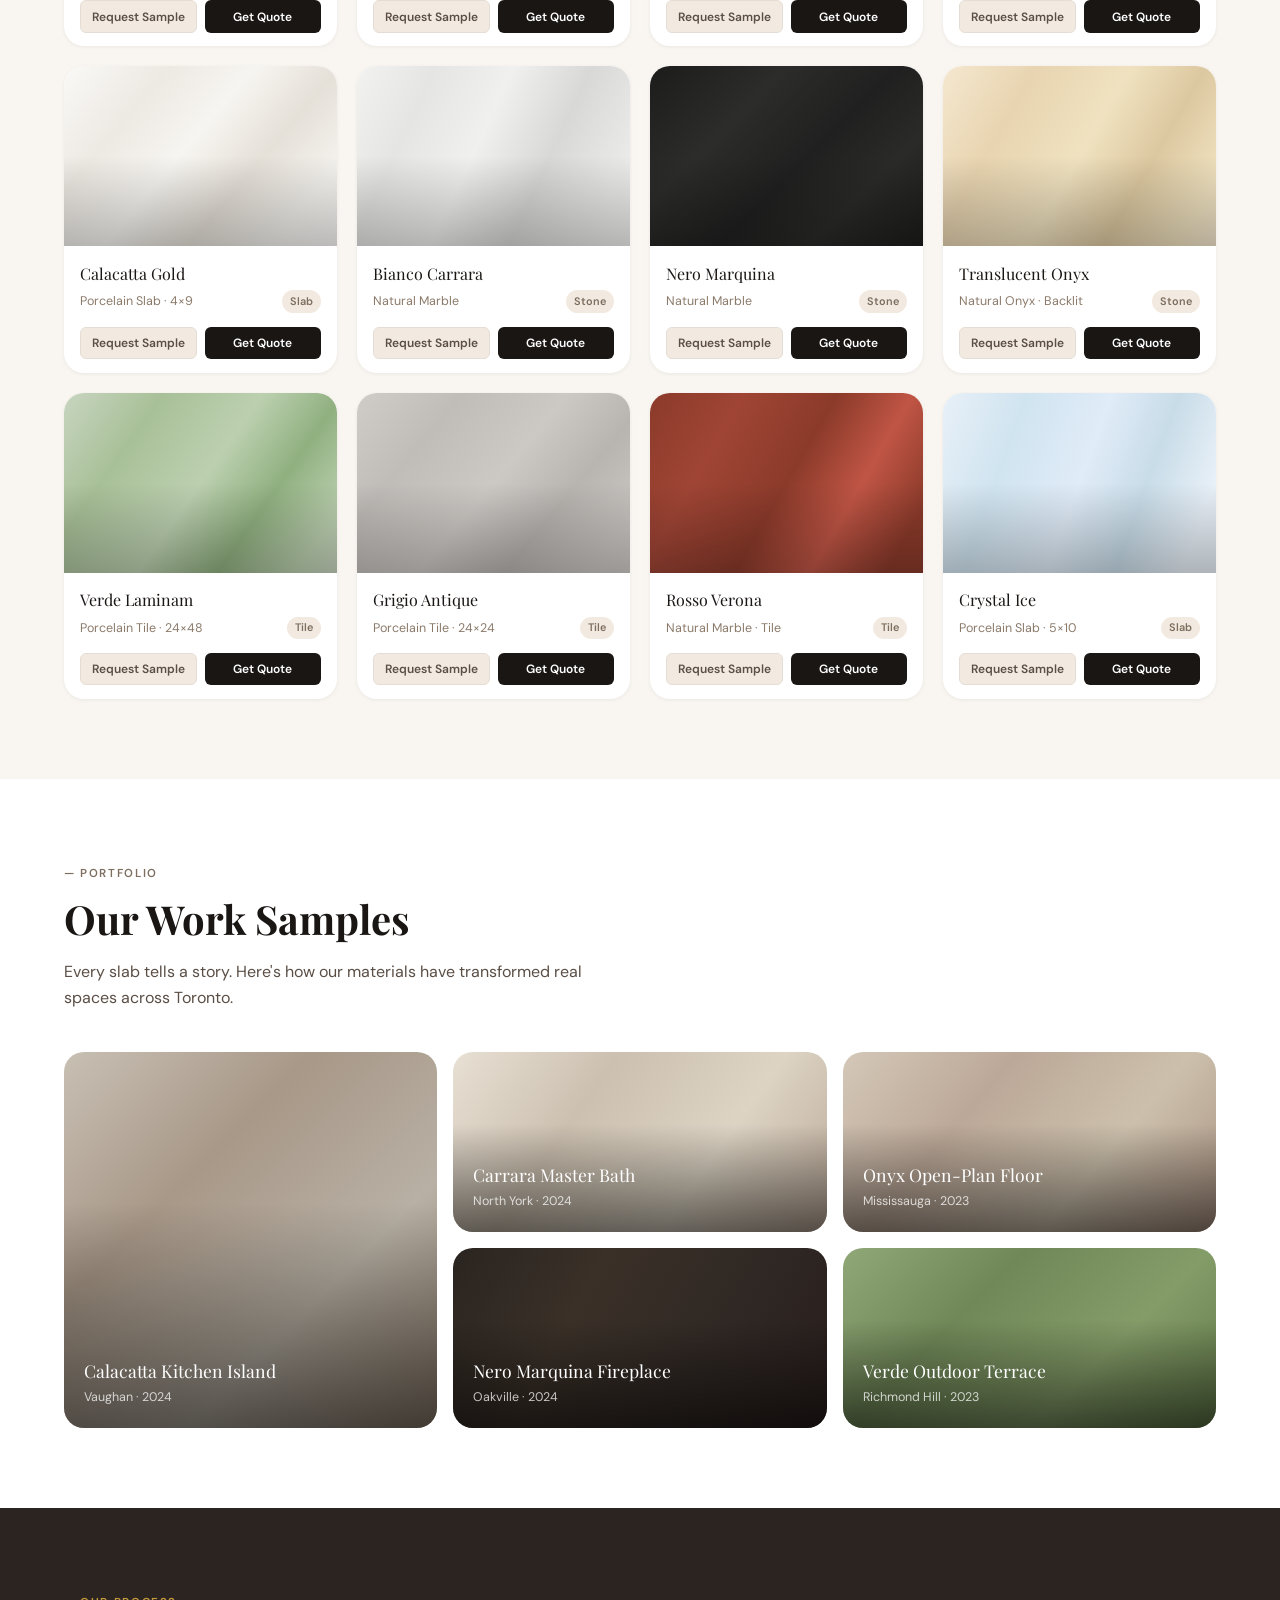
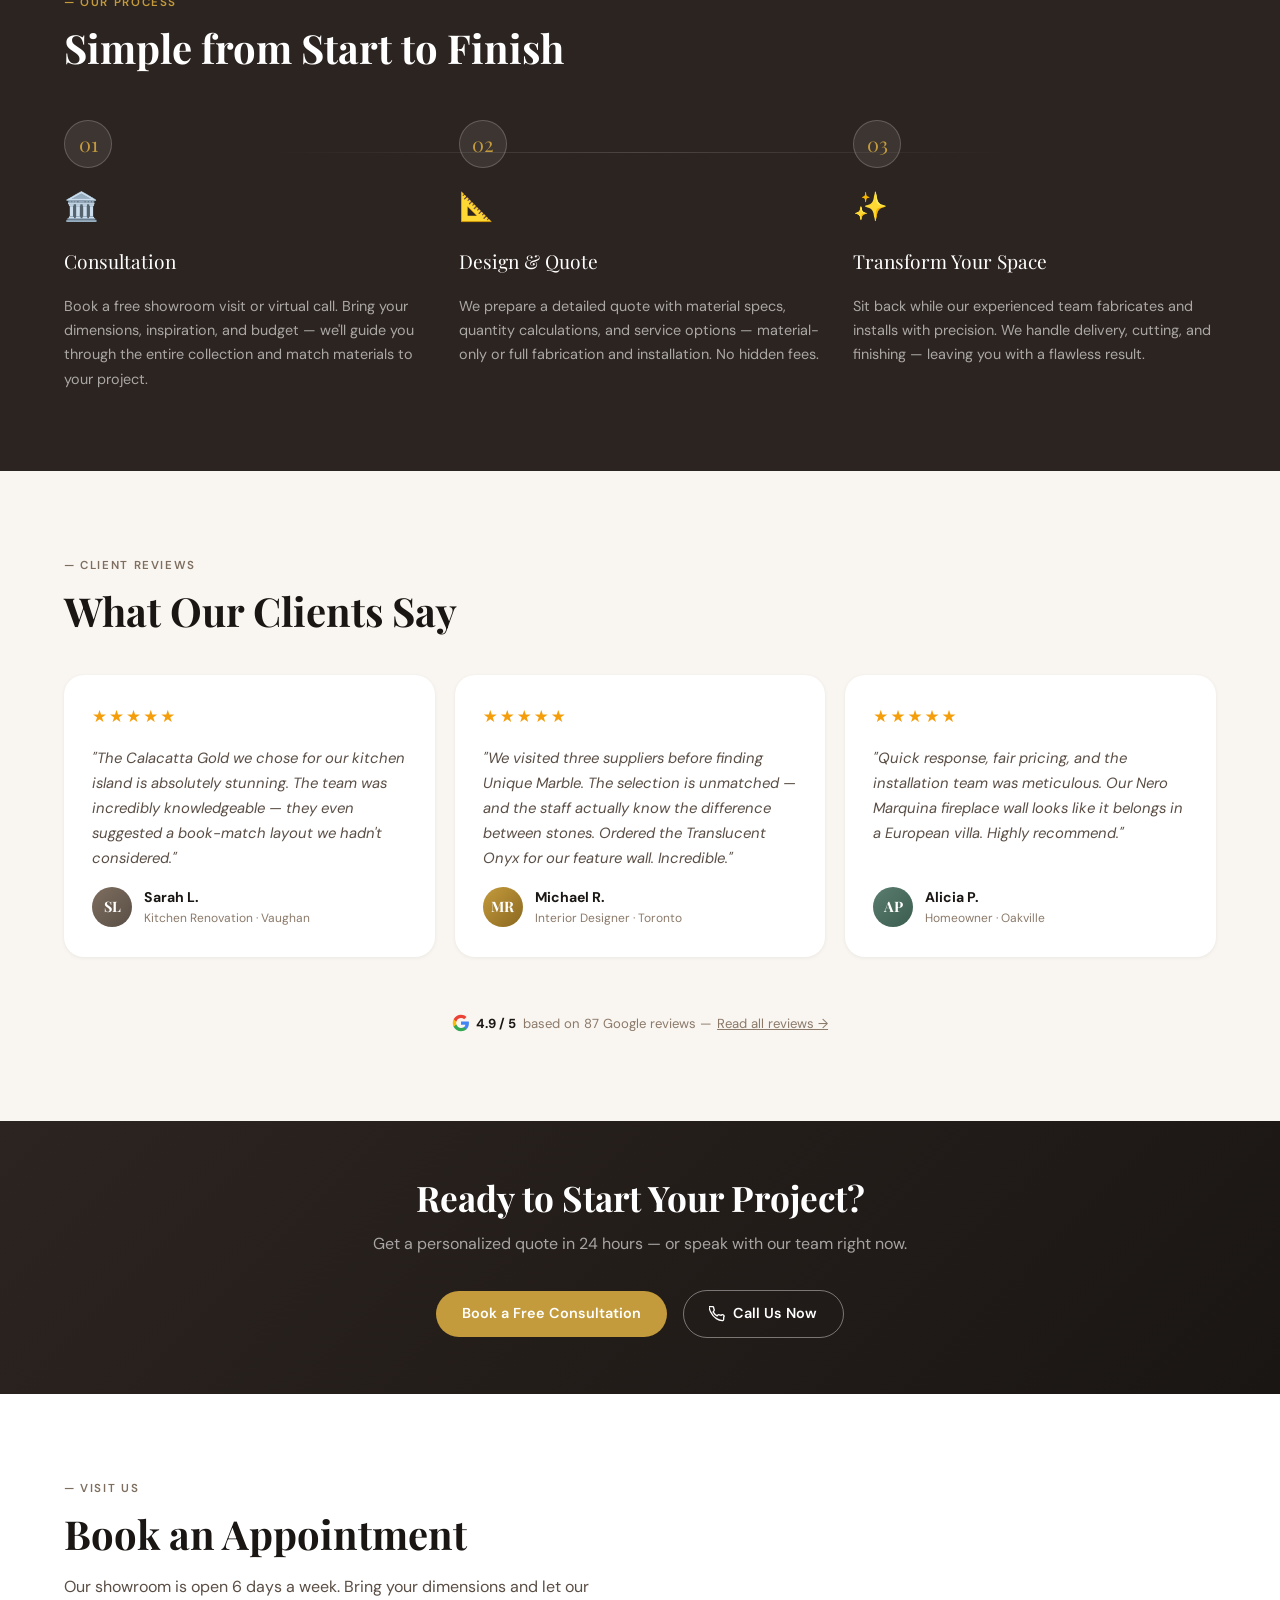
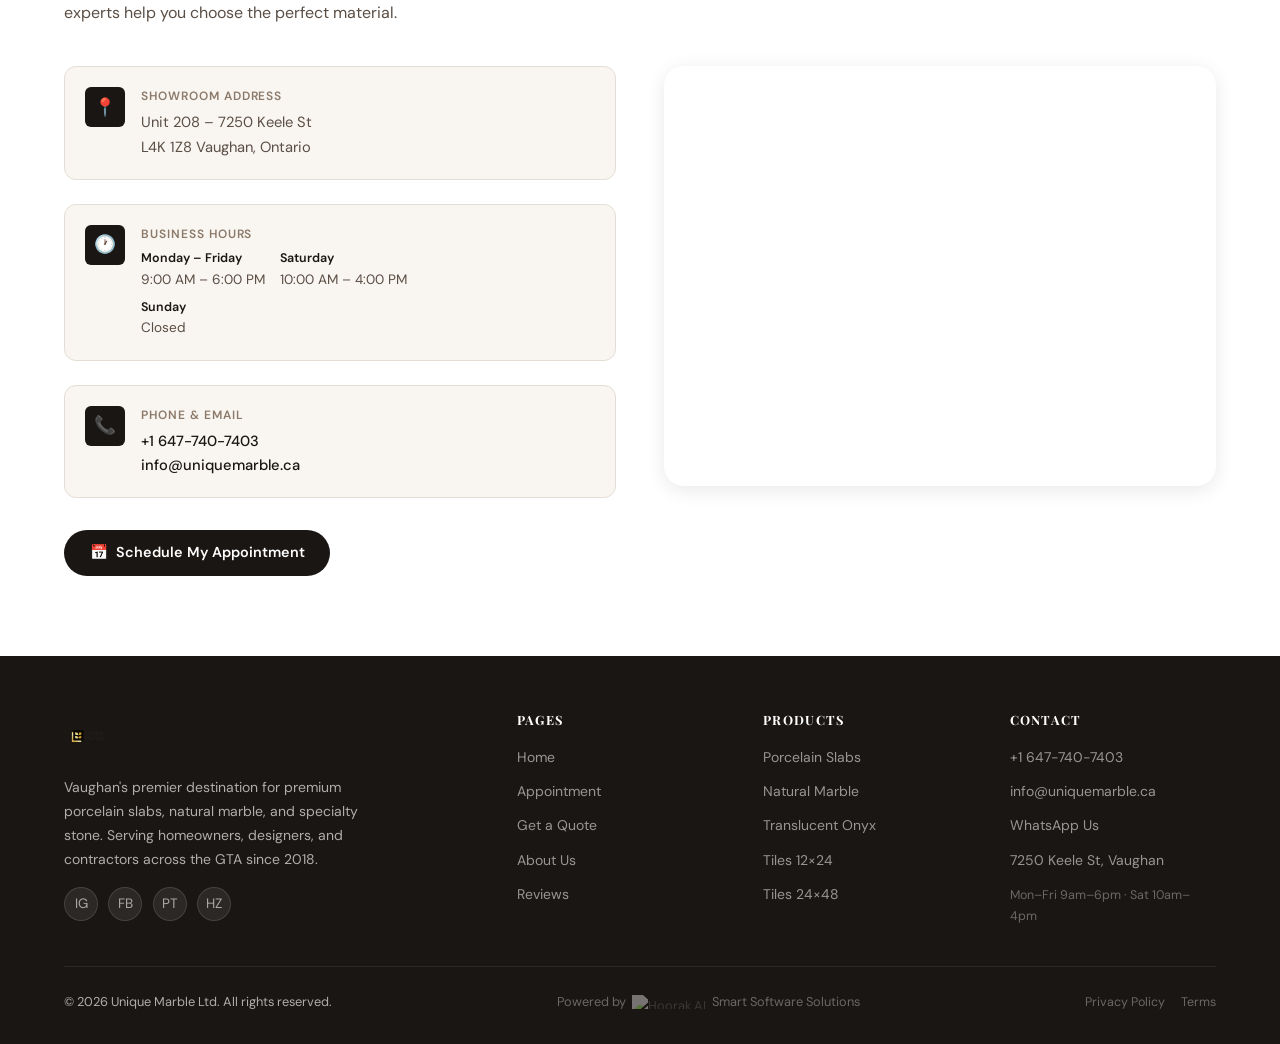
==== commit 5ff513a8: "Add official Unique Marble logo SVG to header and footer" ====
--- a/index.html
+++ b/index.html
@@ -57,8 +57,7 @@
 
       <div class="site-logo">
         <a href="/">
-          <div class="logo-icon">UM</div>
-          <span>Unique<br><strong>Marble</strong></span>
+          <img src="assets/logo.svg" alt="Unique Marble" class="site-logo-img">
         </a>
       </div>
 
@@ -654,8 +653,7 @@
 
       <div class="footer-brand">
         <div class="footer-logo">
-          <div class="logo-icon" style="width:32px;height:32px;font-size:.75rem;">UM</div>
-          <span>Unique Marble</span>
+          <img src="assets/logo.svg" alt="Unique Marble" class="footer-logo-img">
         </div>
         <p class="footer-desc">
           Vaughan's premier destination for premium porcelain slabs, natural marble, and specialty stone. Serving homeowners, designers, and contractors across the GTA since 2018.
--- a/css/styles.css
+++ b/css/styles.css
@@ -113,15 +113,10 @@
 }
 .site-logo { flex-shrink: 0; }
 .site-logo a {
-  display: flex; align-items: center; gap: .6rem;
-  font-family: var(--f-head); font-size: 1.35rem;
-  font-weight: 700; color: var(--dark);
-}
-.logo-icon {
-  width: 38px; height: 38px; border-radius: 50%;
-  background: var(--dark); display: flex; align-items: center; justify-content: center;
-  color: var(--white); font-size: .85rem; font-weight: 700; flex-shrink: 0;
-  letter-spacing: -.03em;
+  display: flex; align-items: center;
+}
+.site-logo-img {
+  height: 52px; width: auto; display: block;
 }
 .site-nav { display: flex; align-items: center; gap: .15rem; flex: 1; justify-content: center; }
 .nav-item { position: relative; }
@@ -564,9 +559,11 @@
 }
 .footer-brand { display: flex; flex-direction: column; gap: 1rem; }
 .footer-logo {
-  display: flex; align-items: center; gap: .6rem;
-  font-family: var(--f-head); font-size: 1.15rem; font-weight: 700;
-  color: var(--white);
+  display: flex; align-items: center;
+}
+.footer-logo-img {
+  height: 48px; width: auto; display: block;
+  opacity: .9;
 }
 .footer-desc { font-size: .875rem; line-height: 1.7; max-width: 32ch; }
 .footer-socials { display: flex; gap: .65rem; }
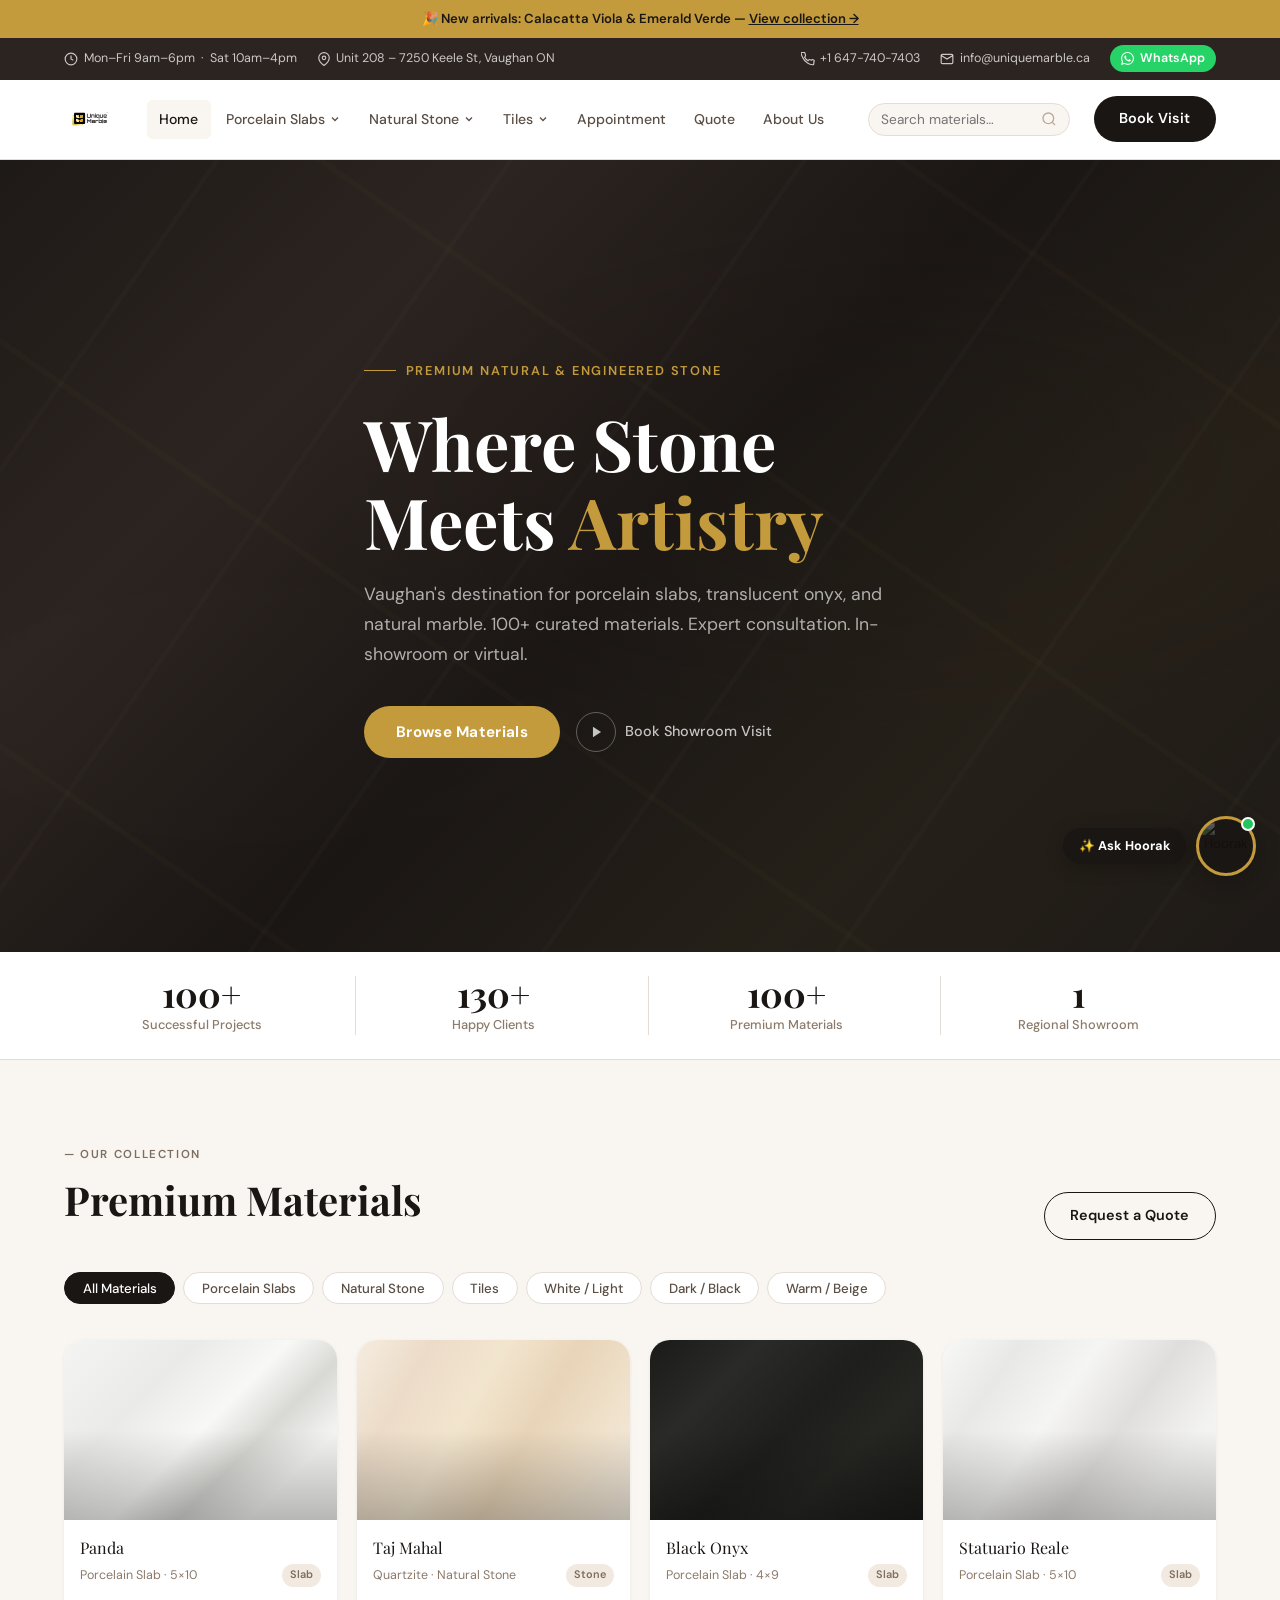
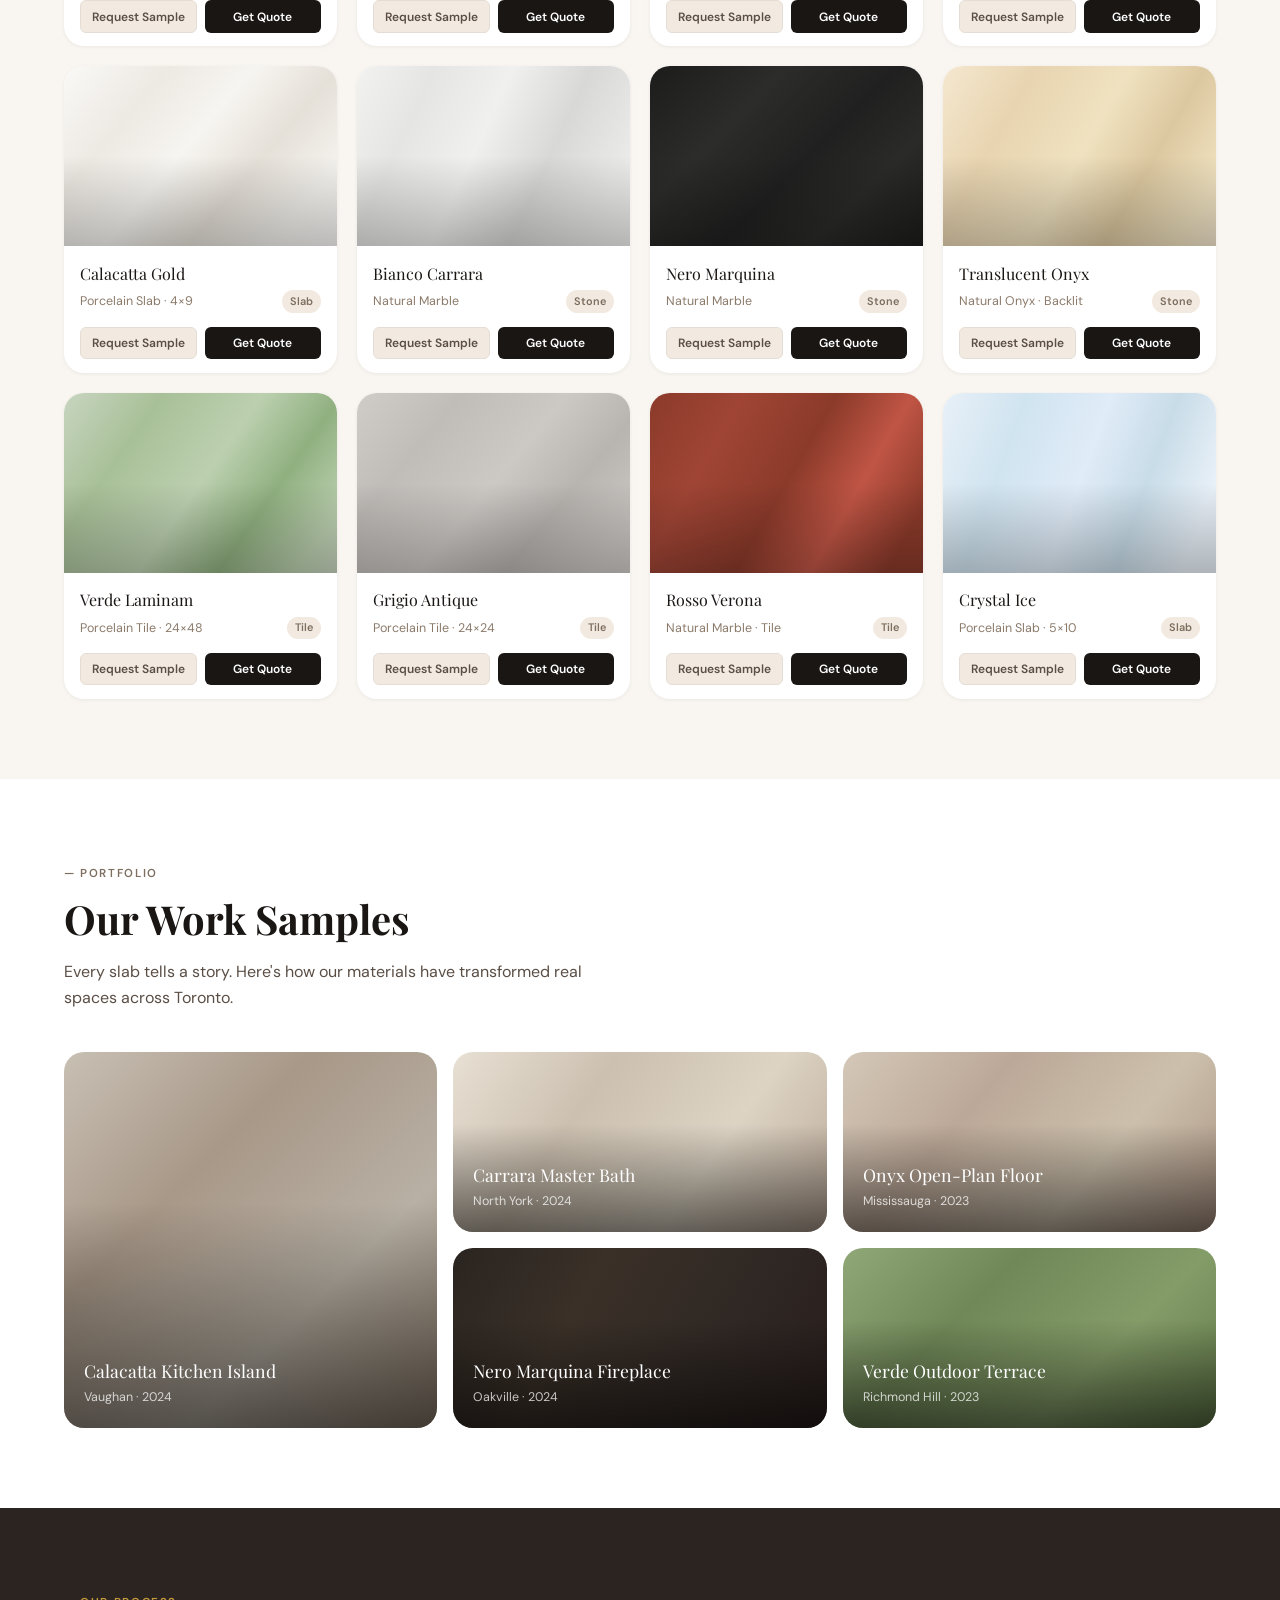
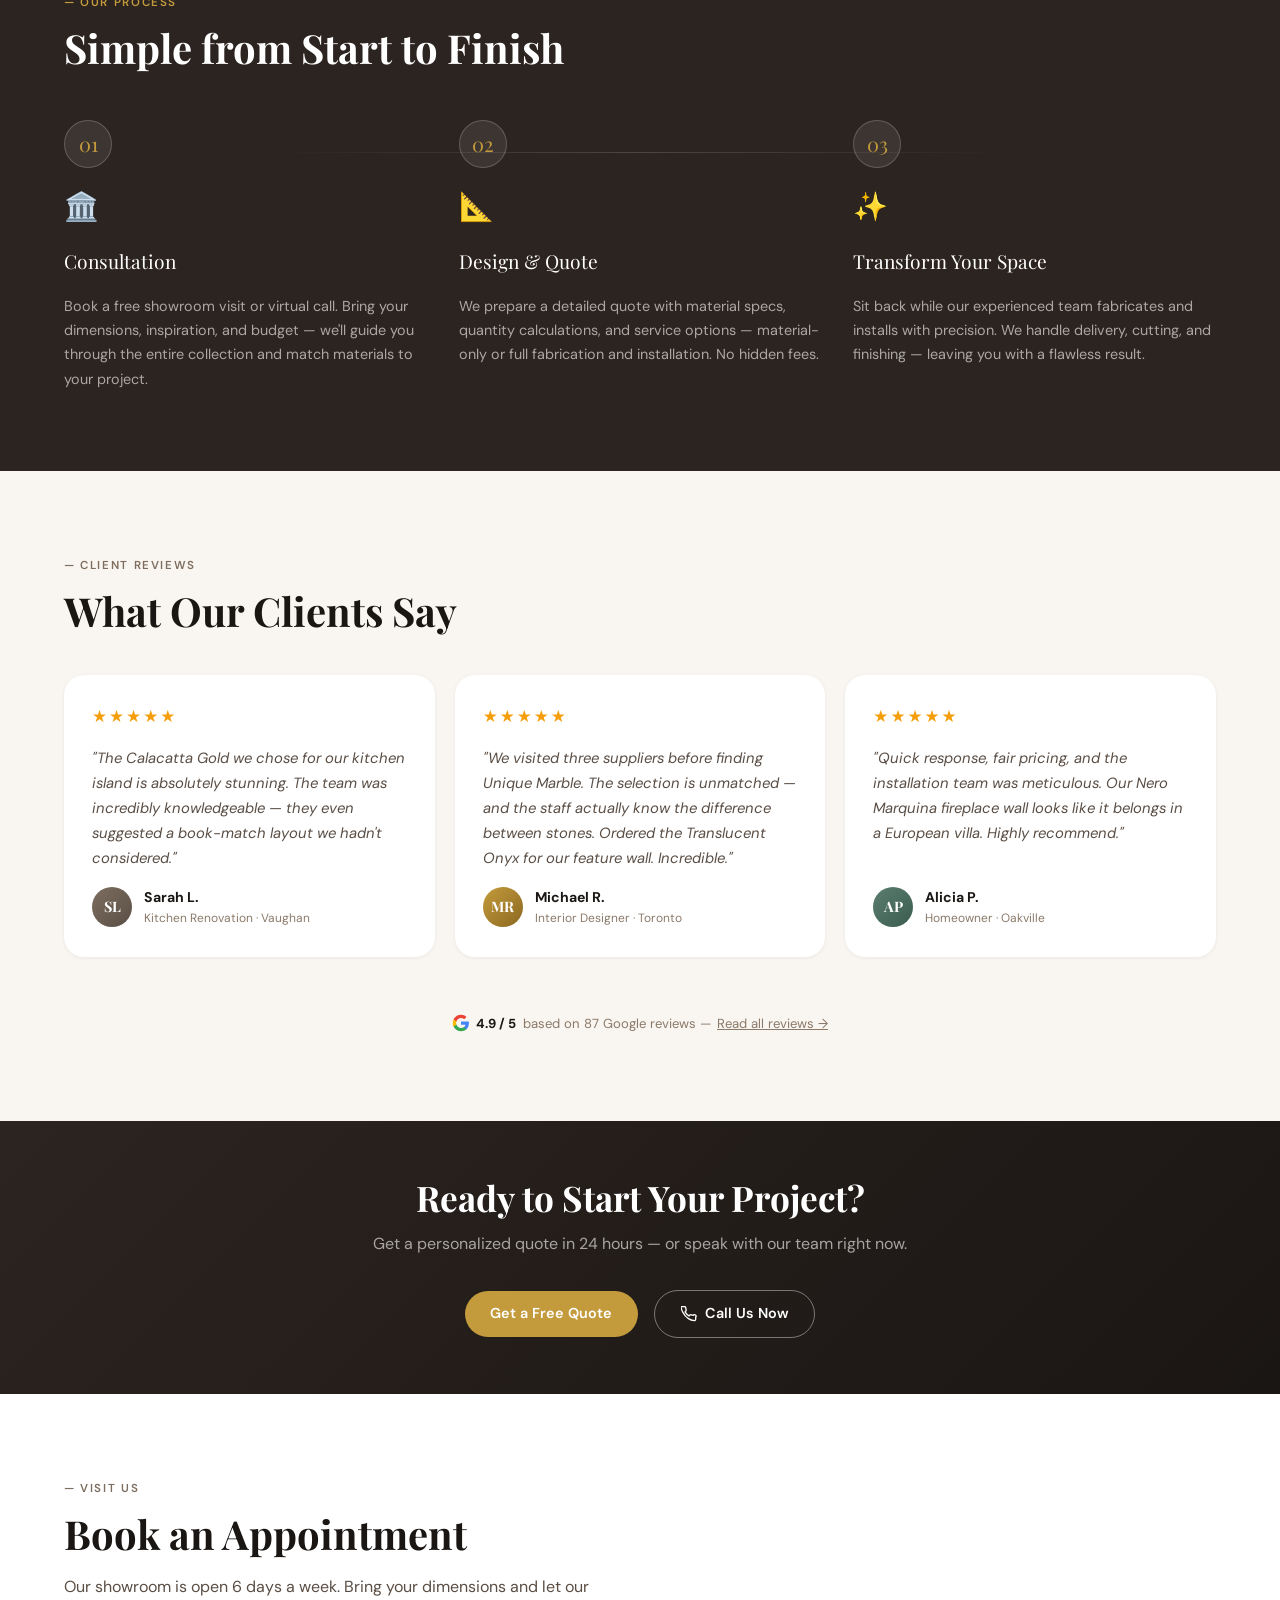
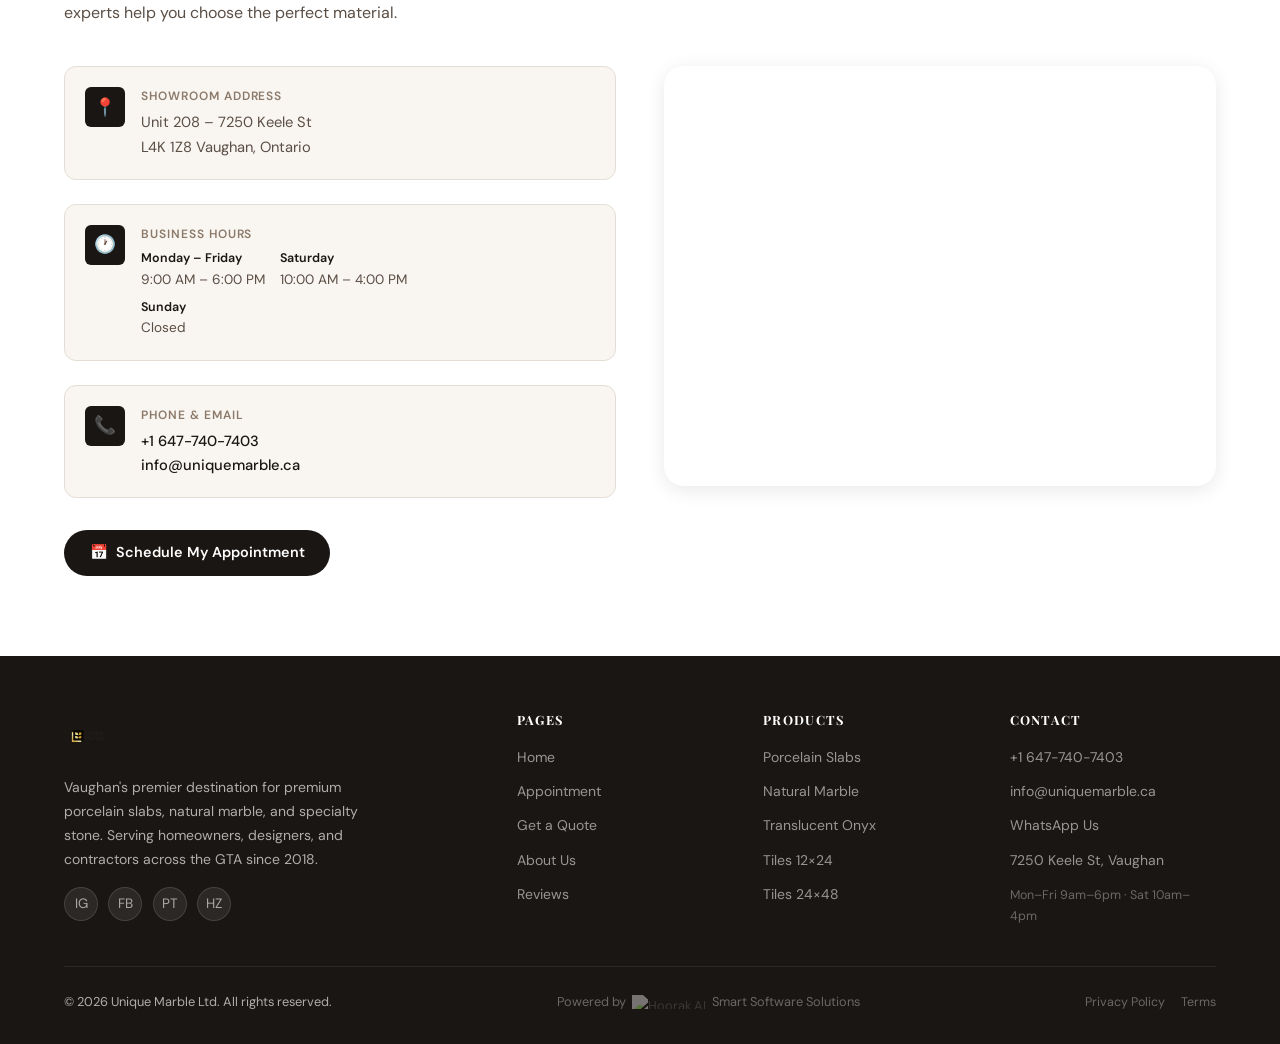
==== commit 95b50868: "Add improved Quote page (3-step form, visual selector, calculator, upload) + update nav" ====
--- a/index.html
+++ b/index.html
@@ -101,7 +101,7 @@
           <a class="nav-link" href="#contact">Appointment</a>
         </div>
         <div class="nav-item">
-          <a class="nav-link" href="#quote-band">Quote</a>
+          <a class="nav-link" href="quote.html">Quote</a>
         </div>
         <div class="nav-item">
           <a class="nav-link" href="#about">About Us</a>
@@ -137,7 +137,7 @@
   <a href="#products">Natural Stone</a>
   <a href="#products">Tiles</a>
   <a href="#contact">Appointment</a>
-  <a href="#quote-band">Quote</a>
+  <a href="quote.html">Quote</a>
   <a href="#about">About Us</a>
   <a href="tel:+16477407403" style="color:var(--gold);font-weight:700;">+1 647-740-7403</a>
 </nav>
@@ -228,7 +228,7 @@
         </div>
         <div class="product-cta-row">
           <button class="btn-sample" onclick="hoorakQuickMsg('I\'m interested in ordering a sample of Panda Slab')">Request Sample</button>
-          <button class="btn-quote-sm" onclick="hoorakQuickMsg('I need a quote for Panda porcelain slab')">Get Quote</button>
+          <button class="btn-quote-sm" onclick="location.href='quote.html?material=Panda'">Get Quote</button>
         </div>
       </div>
 
@@ -574,7 +574,7 @@
     <h2>Ready to Start Your Project?</h2>
     <p>Get a personalized quote in 24 hours — or speak with our team right now.</p>
     <div class="quote-band-actions">
-      <a href="#contact" class="btn btn-gold">Book a Free Consultation</a>
+      <a href="quote.html" class="btn btn-gold">Get a Free Quote</a>
       <a href="tel:+16477407403" class="btn" style="color:#fff;border:1.5px solid rgba(255,255,255,.4);">
         <svg width="16" height="16" viewBox="0 0 24 24" fill="none" stroke="currentColor" stroke-width="2"><path d="M22 16.92v3a2 2 0 01-2.18 2 19.79 19.79 0 01-8.63-3.07A19.5 19.5 0 013.07 9.81a19.79 19.79 0 01-3.07-8.72A2 2 0 012 .82h3a2 2 0 012 1.72 12.84 12.84 0 00.7 2.81 2 2 0 01-.45 2.11L6.09 8.91a16 16 0 006 6l1.27-1.27a2 2 0 012.11-.45 12.84 12.84 0 002.81.7A2 2 0 0122 16.92z"/></svg>
         Call Us Now
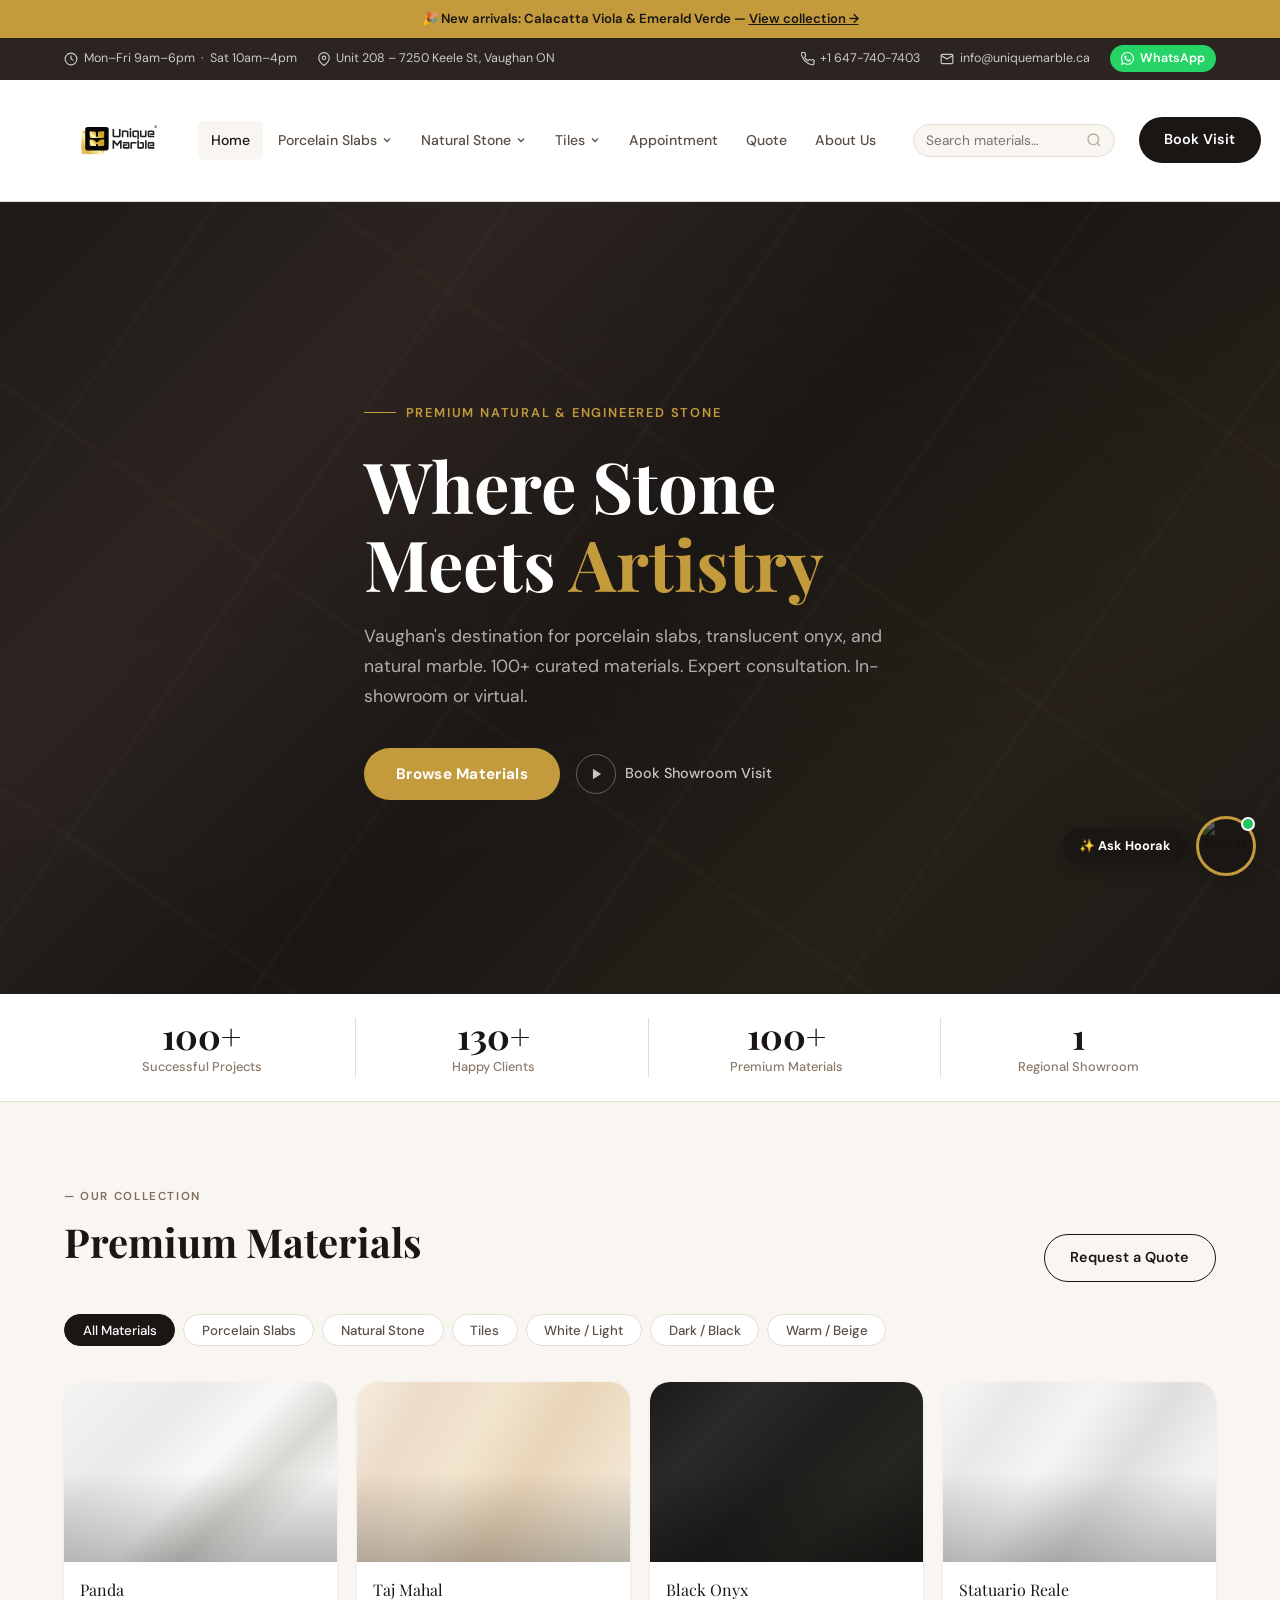
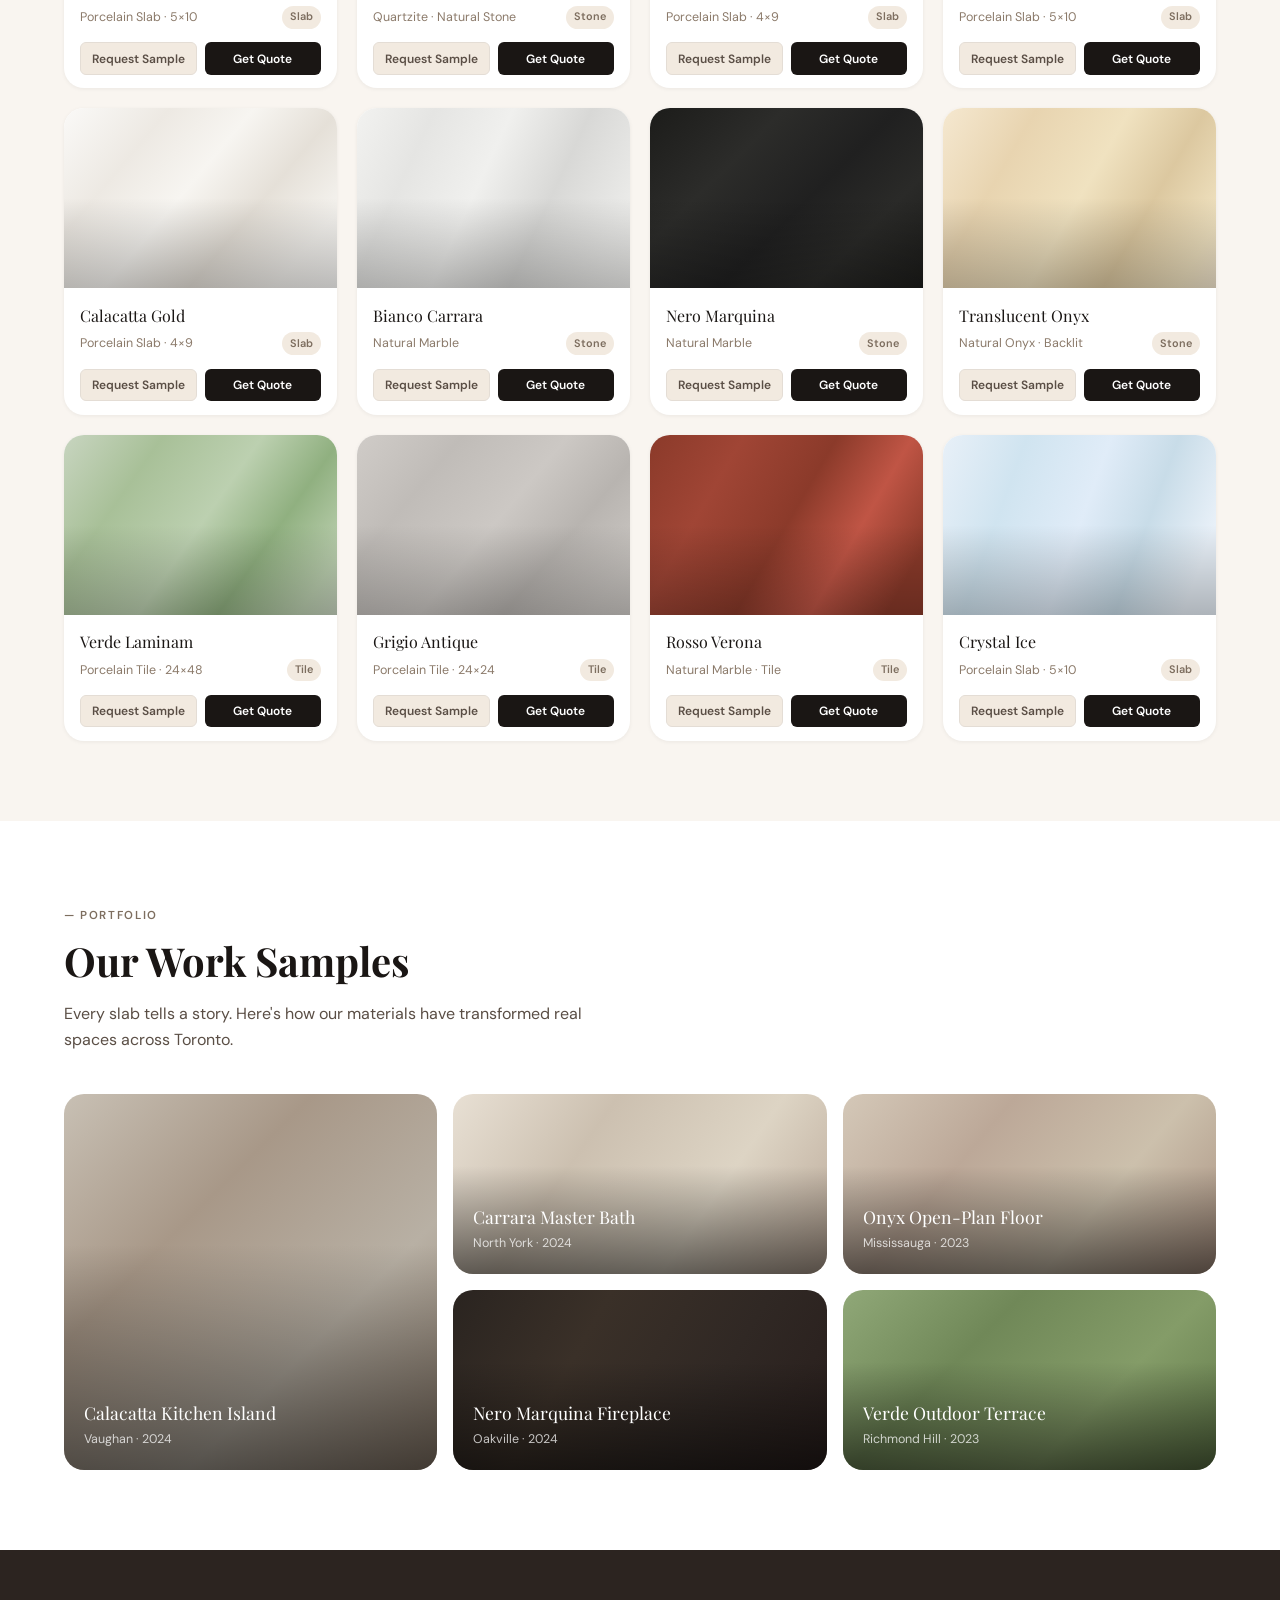
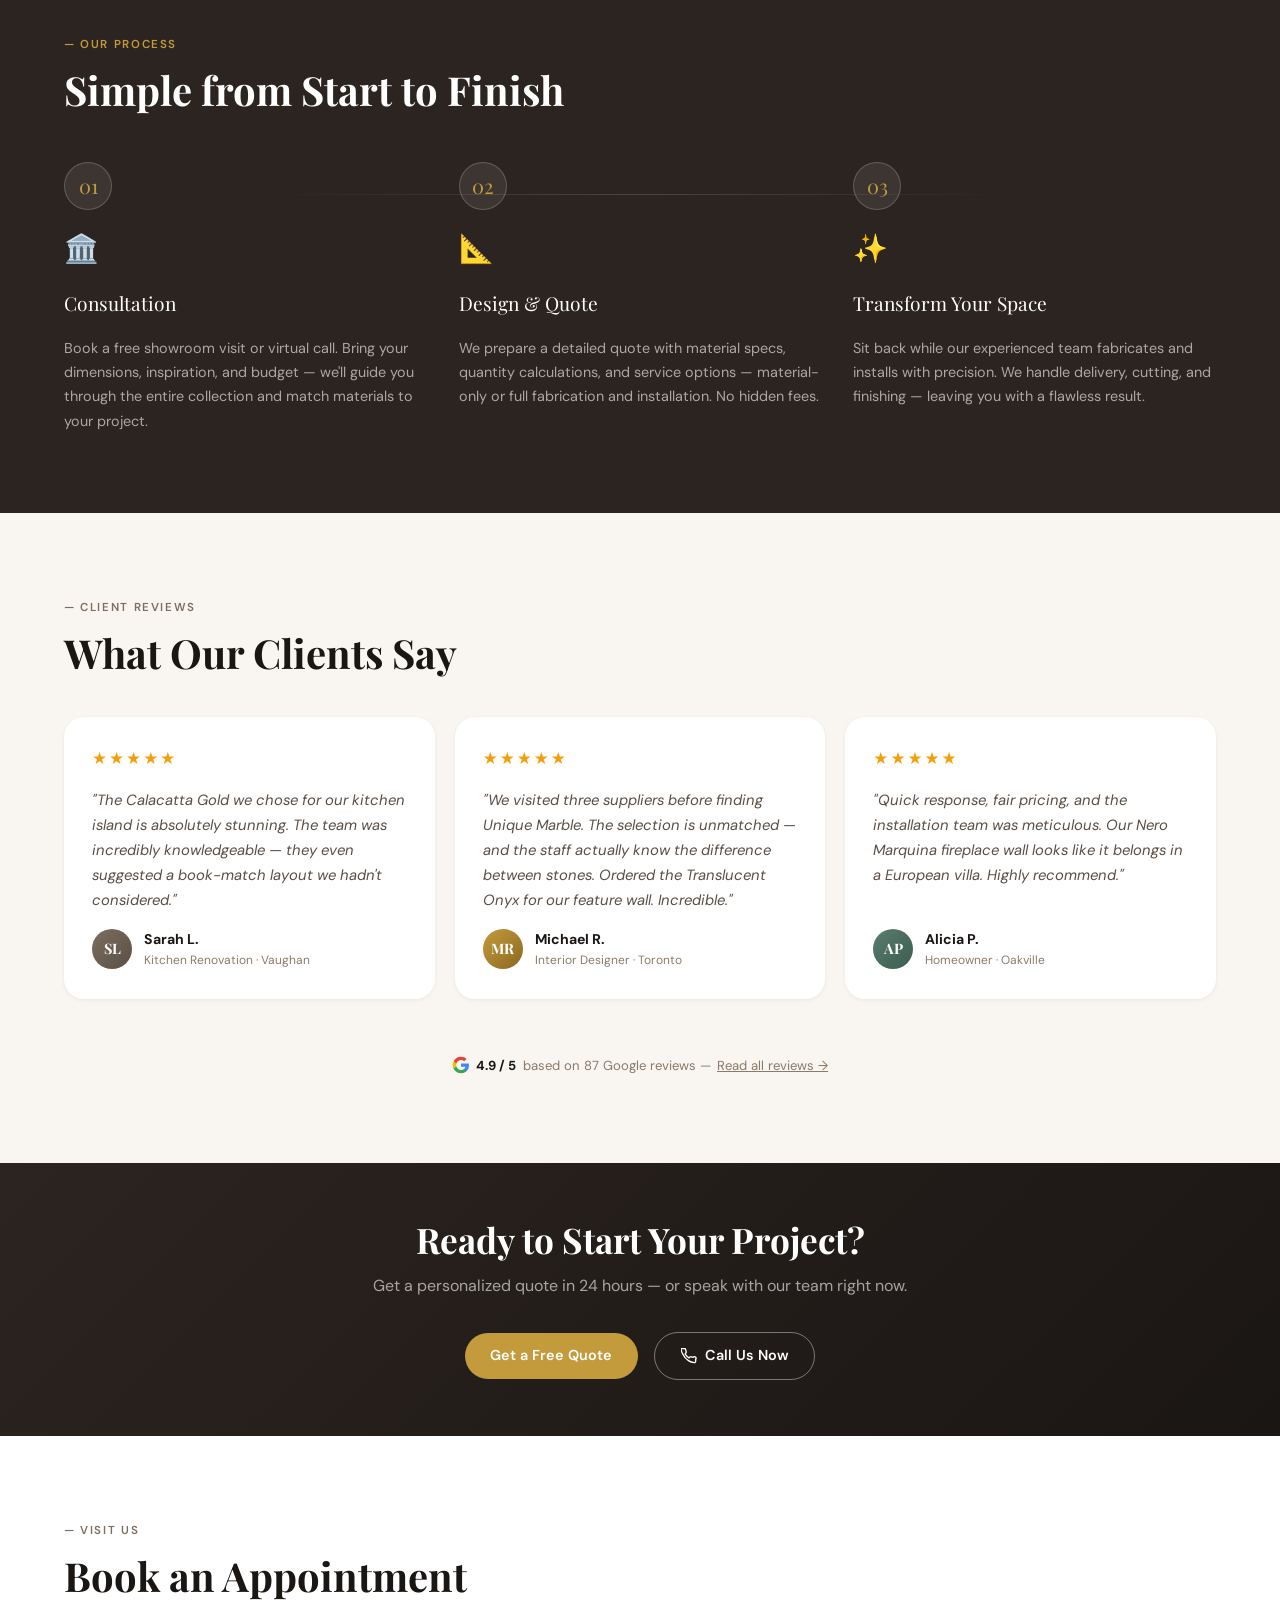
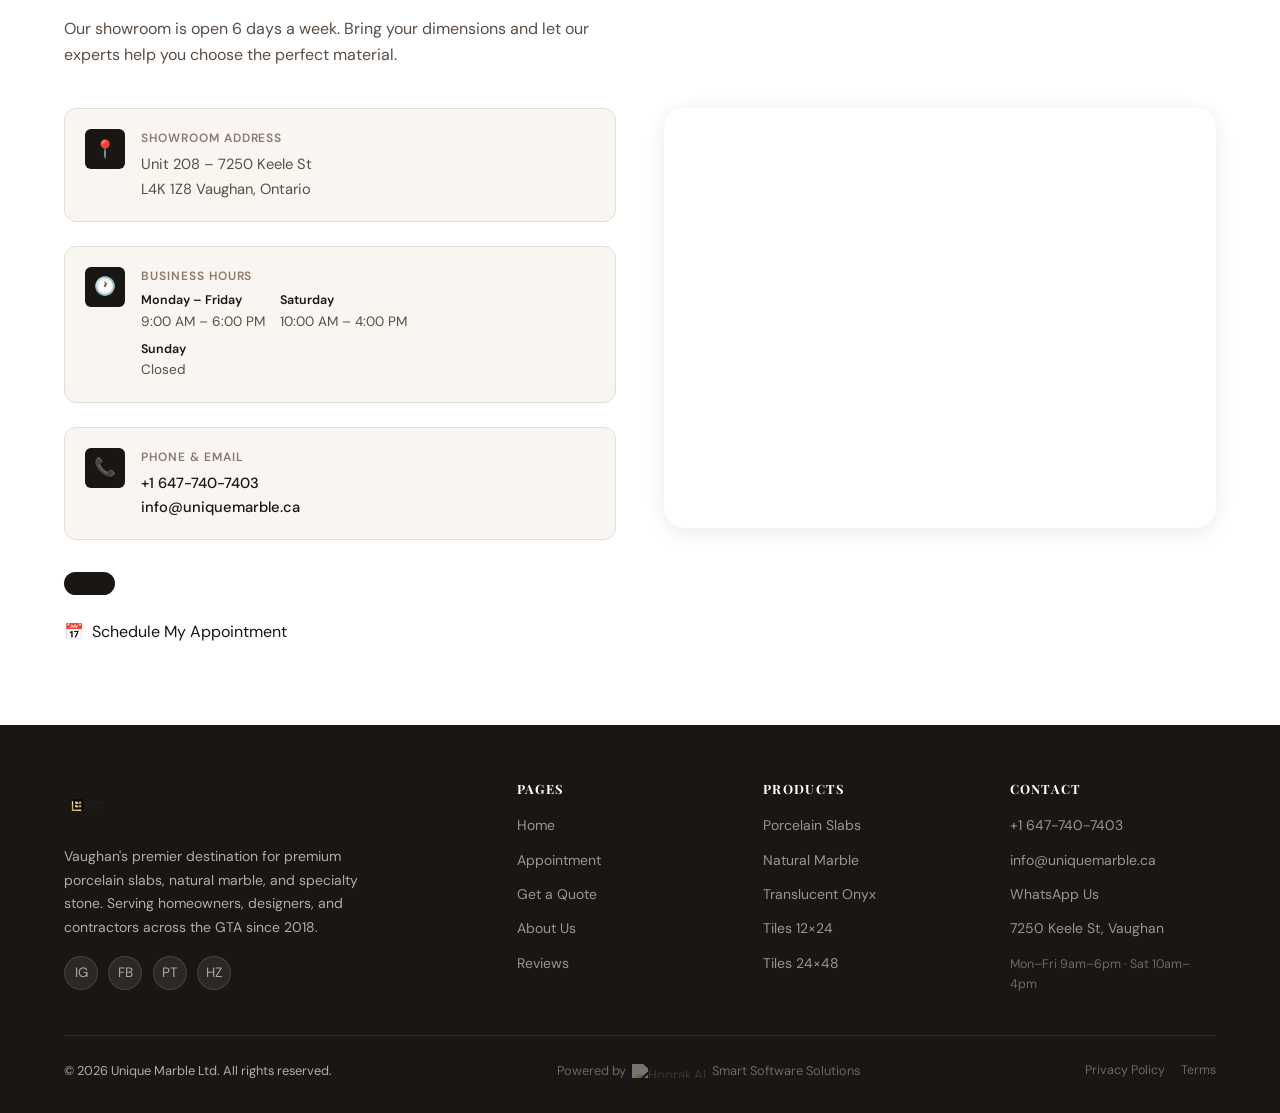
==== commit 0f4a83b9: "Add appointment scheduler (calendar+slots+mock data); logo 110px; update nav links" ====
--- a/index.html
+++ b/index.html
@@ -98,7 +98,7 @@
           </div>
         </div>
         <div class="nav-item">
-          <a class="nav-link" href="#contact">Appointment</a>
+          <a class="nav-link" href="appointment.html">Appointment</a>
         </div>
         <div class="nav-item">
           <a class="nav-link" href="quote.html">Quote</a>
@@ -136,7 +136,7 @@
   <a href="#products">Porcelain Slabs</a>
   <a href="#products">Natural Stone</a>
   <a href="#products">Tiles</a>
-  <a href="#contact">Appointment</a>
+  <a href="appointment.html">Appointment</a>
   <a href="quote.html">Quote</a>
   <a href="#about">About Us</a>
   <a href="tel:+16477407403" style="color:var(--gold);font-weight:700;">+1 647-740-7403</a>
@@ -628,7 +628,7 @@
         </div>
 
         <a href="#contact" class="btn btn-dark" style="align-self:flex-start;margin-top:.5rem;">
-          📅 &nbsp;Schedule My Appointment
+          <a href="appointment.html" style="color:inherit;text-decoration:none;">📅 &nbsp;Schedule My Appointment</a>
         </a>
 
       </div>
--- a/css/styles.css
+++ b/css/styles.css
@@ -109,14 +109,14 @@
 .site-header.scrolled { box-shadow: var(--shadow); }
 .header-inner {
   display: flex; align-items: center; gap: 1.5rem;
-  padding-block: .85rem;
+  padding-block: .35rem;
 }
 .site-logo { flex-shrink: 0; }
 .site-logo a {
   display: flex; align-items: center;
 }
 .site-logo-img {
-  height: 52px; width: auto; display: block;
+  height: 110px; width: auto; display: block;
 }
 .site-nav { display: flex; align-items: center; gap: .15rem; flex: 1; justify-content: center; }
 .nav-item { position: relative; }
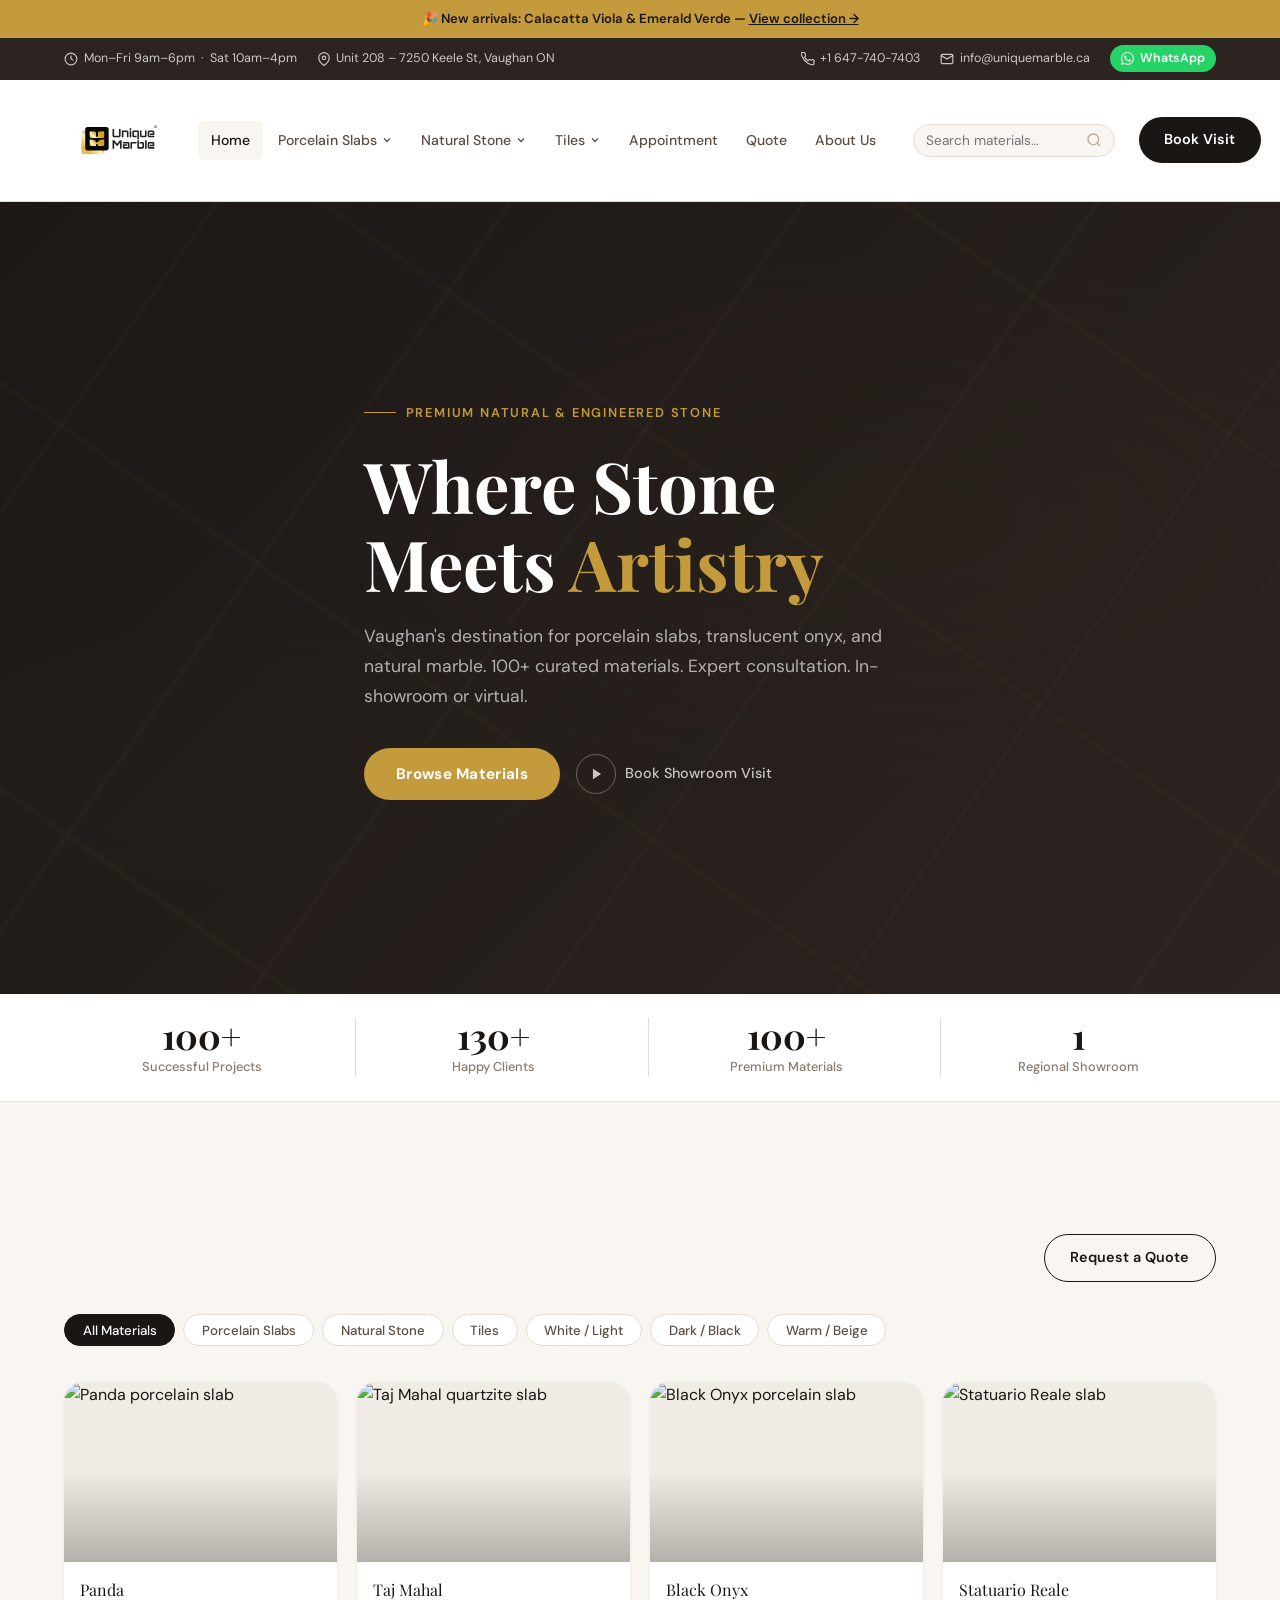
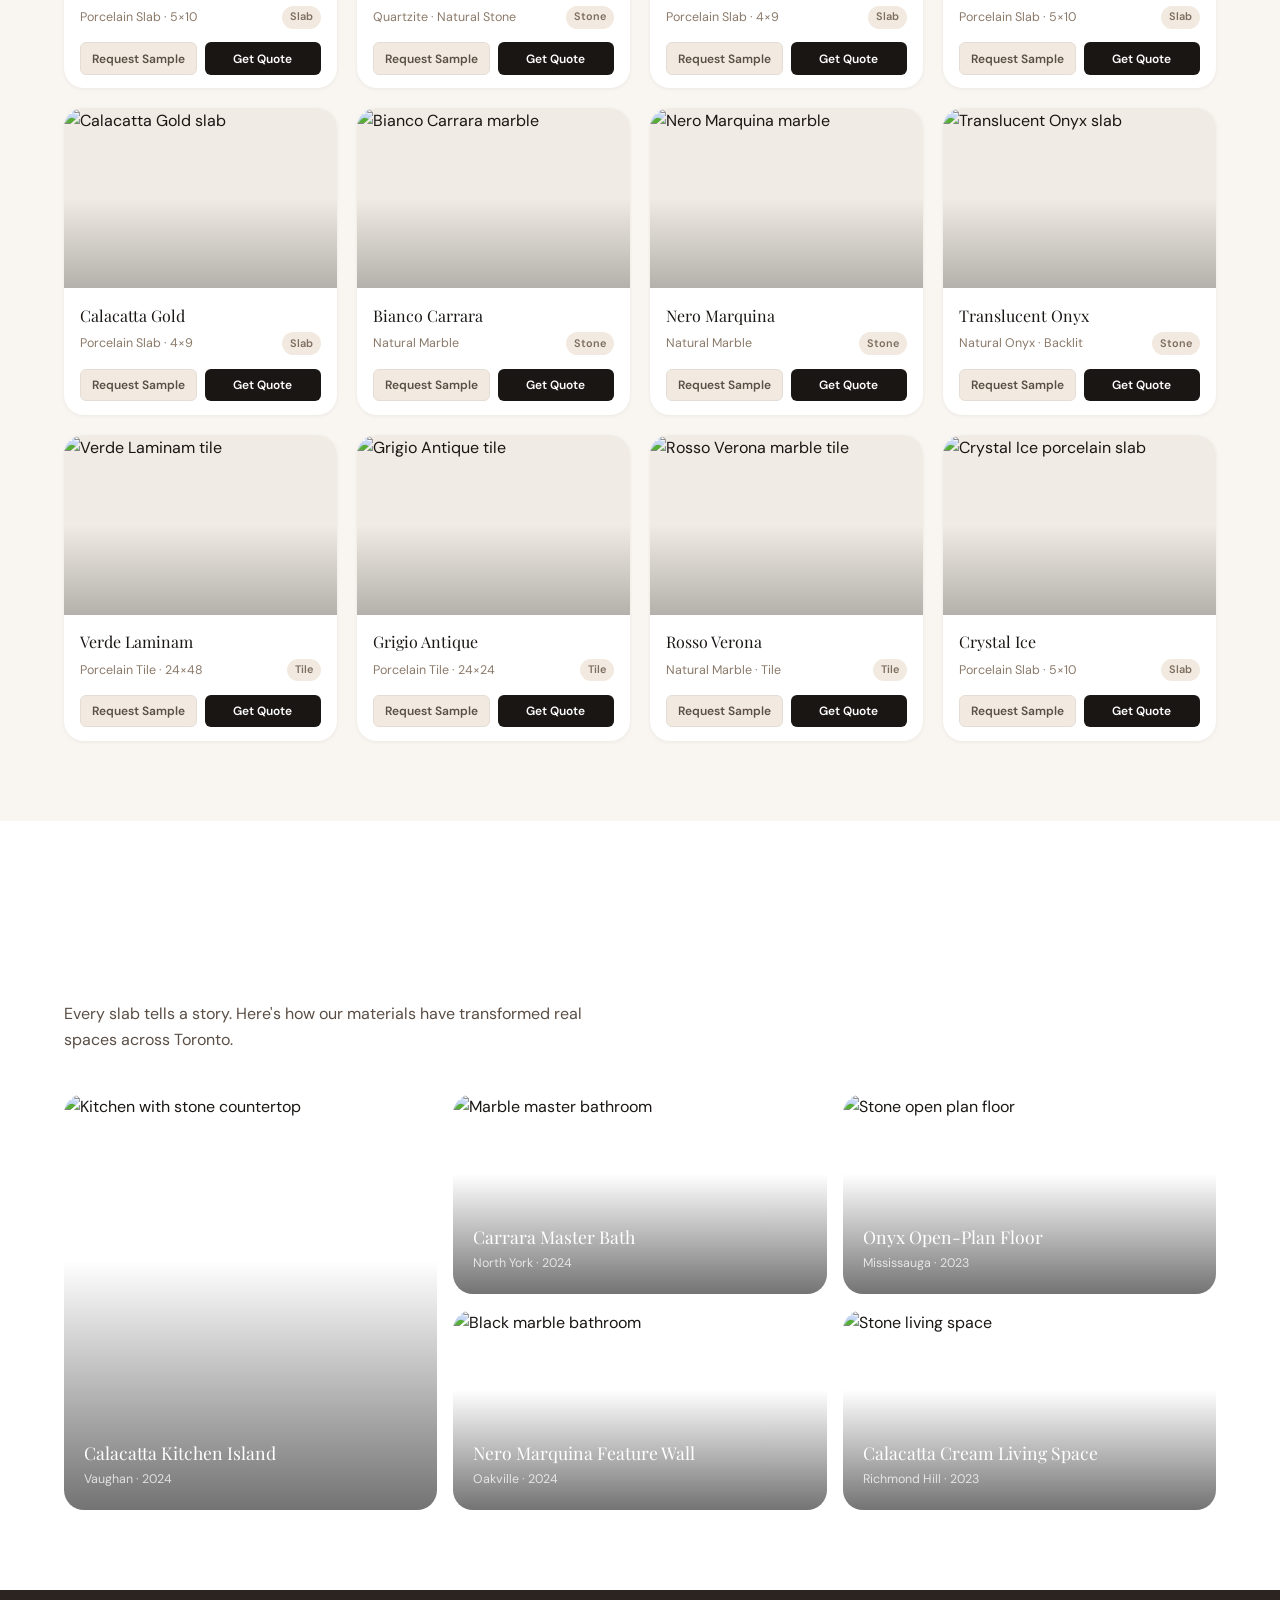
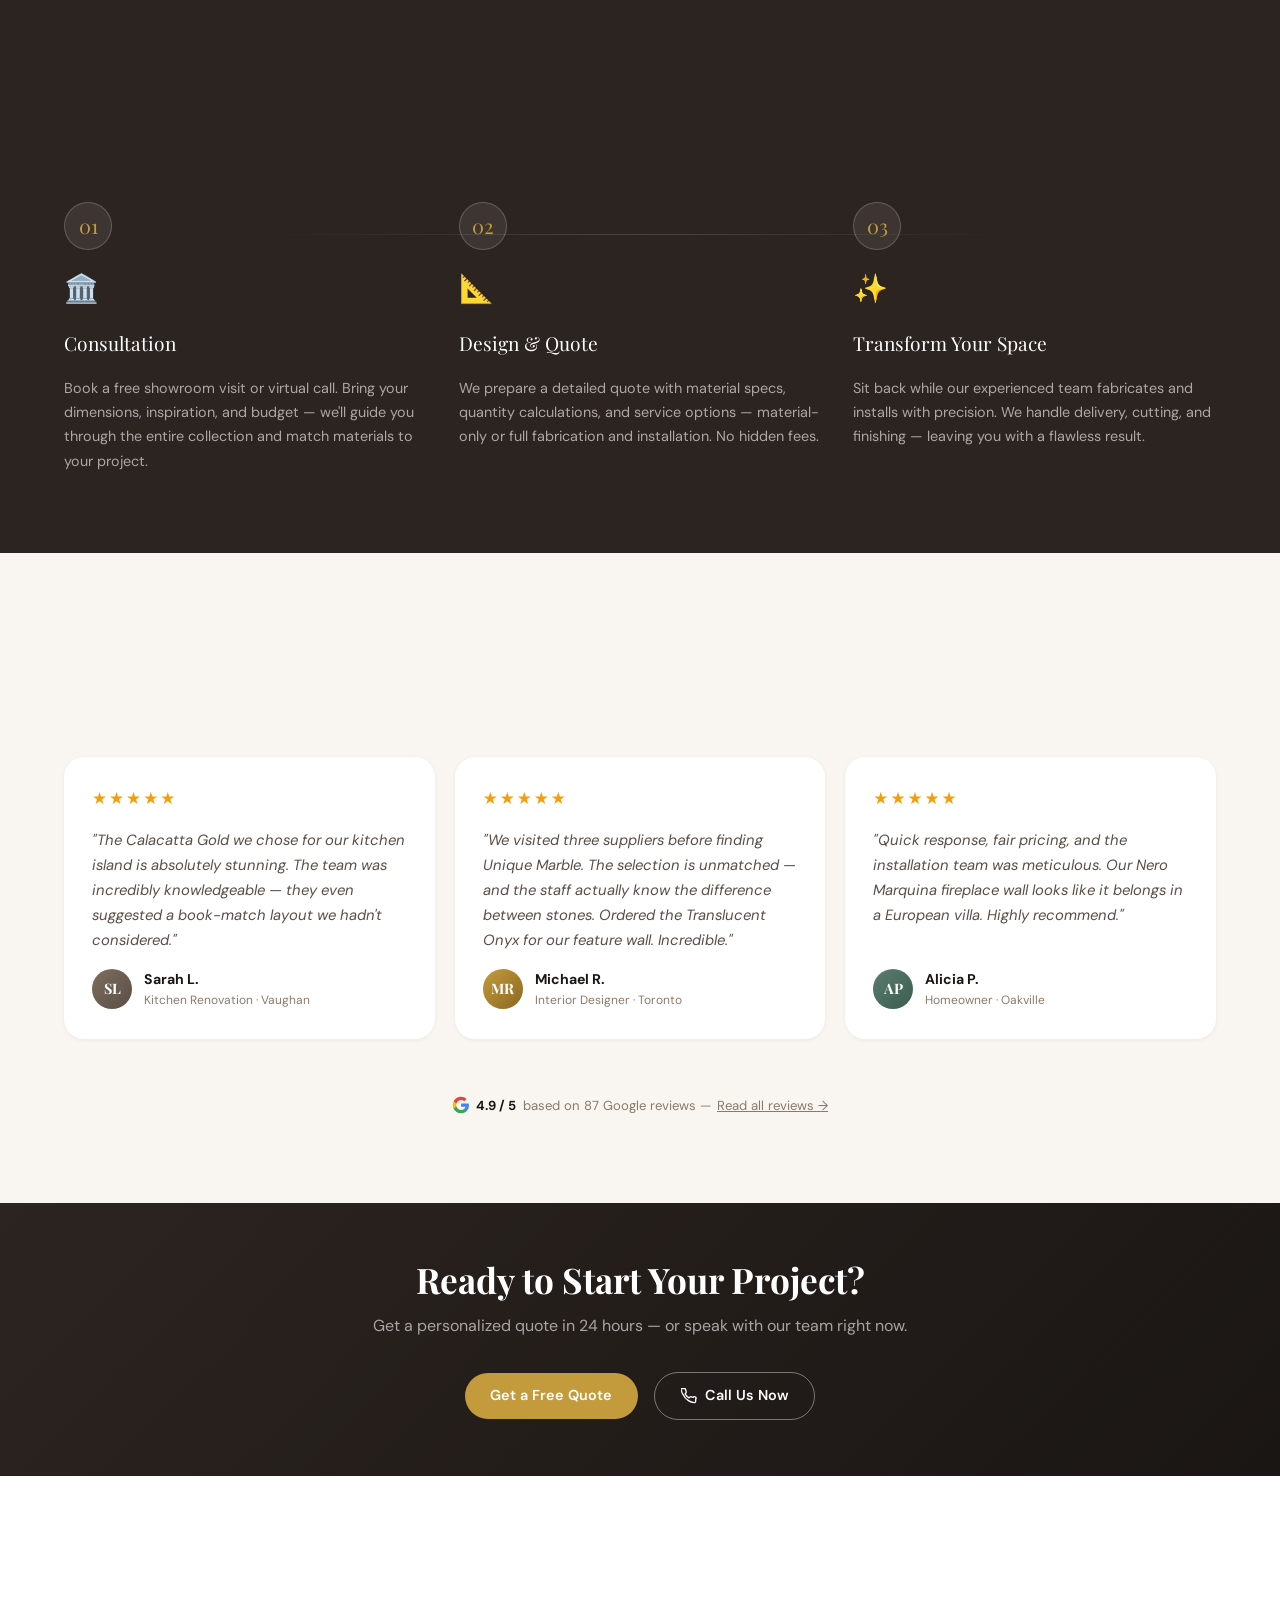
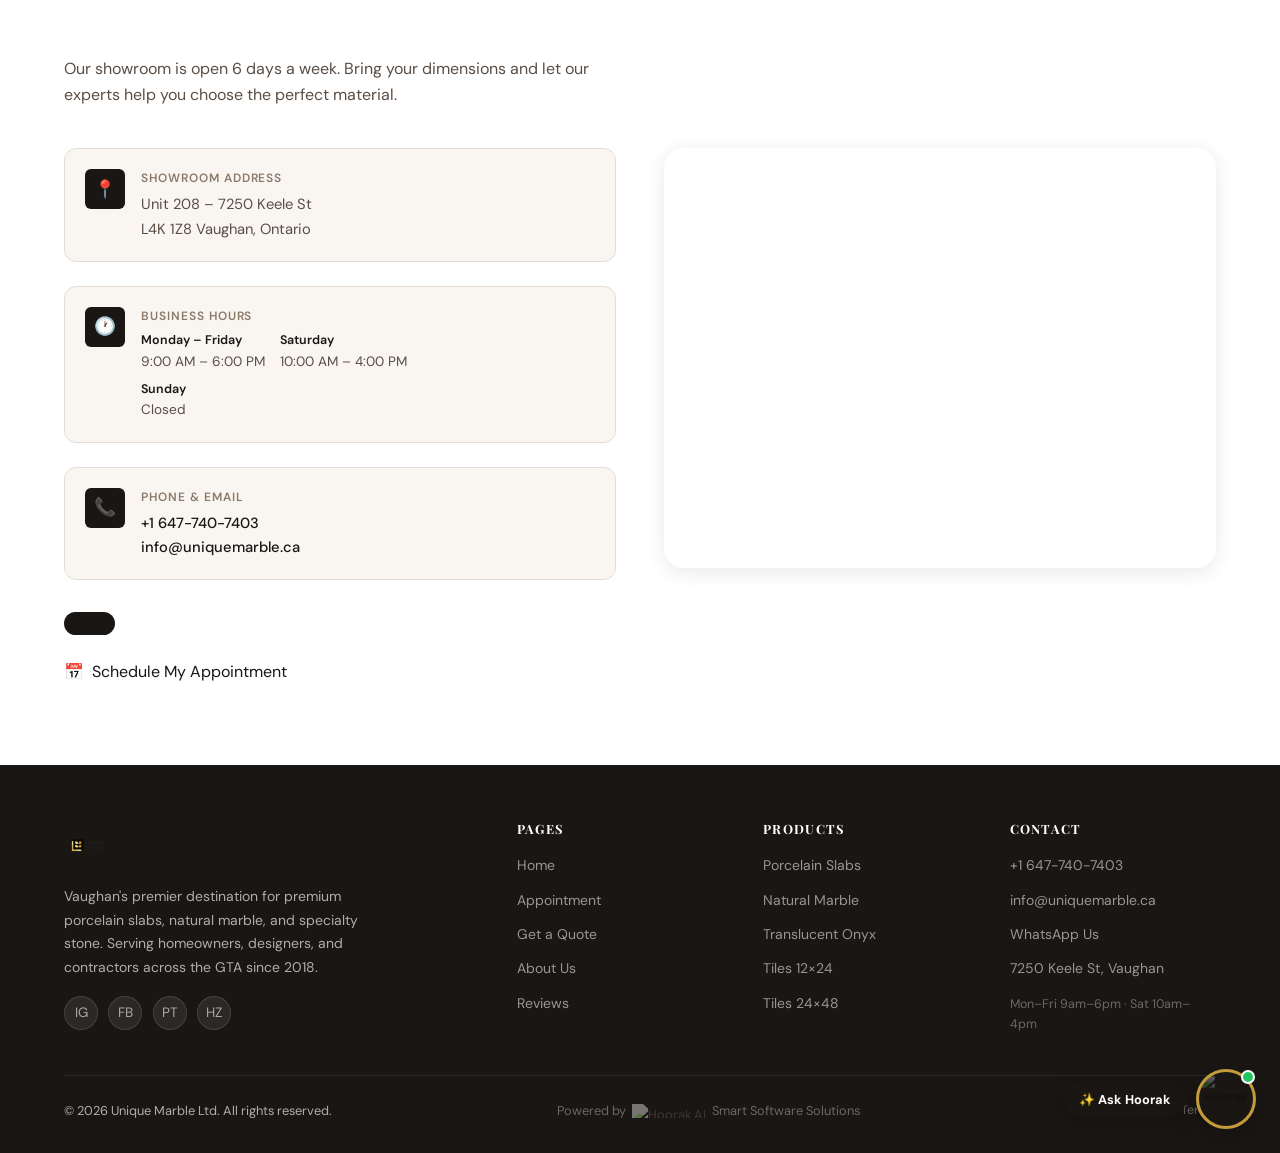
==== commit 28839a43: "Real product photos from uniquemarble.ca; hero marble background; page animations; fix links" ====
--- a/index.html
+++ b/index.html
@@ -56,14 +56,14 @@
     <div class="header-inner">
 
       <div class="site-logo">
-        <a href="/">
+        <a href="index.html">
           <img src="assets/logo.svg" alt="Unique Marble" class="site-logo-img">
         </a>
       </div>
 
       <nav class="site-nav" aria-label="Main navigation">
         <div class="nav-item">
-          <a class="nav-link active" href="/">Home</a>
+          <a class="nav-link active" href="index.html">Home</a>
         </div>
         <div class="nav-item">
           <a class="nav-link" href="#products">
@@ -132,7 +132,7 @@
 <!-- ══ MOBILE NAV ════════════════════════════════════════════ -->
 <div class="mobile-backdrop" id="mobile-backdrop"></div>
 <nav class="mobile-nav" id="mobile-nav" aria-label="Mobile navigation">
-  <a href="/">Home</a>
+  <a href="index.html">Home</a>
   <a href="#products">Porcelain Slabs</a>
   <a href="#products">Natural Stone</a>
   <a href="#products">Tiles</a>
@@ -218,7 +218,7 @@
 
       <!-- Slab: Panda -->
       <div class="product-card reveal" data-tags="slab white" data-delay="1">
-        <div class="product-swatch mat-panda"></div>
+        <div class="product-swatch"><img src="https://mlsselhfhdvl.i.optimole.com/co-ZpyQ-hnHD4KS1/w:768/h:auto/f:best/ig:avif/q:mauto/id:9a9526871091073a46d9a78dc4aaf0e2/directUpload/EXTREME_porcelain_main-rotated.jpg" alt="Panda porcelain slab" loading="lazy"></div>
         <div class="product-info">
           <div class="product-name">Panda</div>
           <div class="product-meta">
@@ -234,7 +234,7 @@
 
       <!-- Slab: Taj Mahal -->
       <div class="product-card reveal" data-tags="slab warm" data-delay="2">
-        <div class="product-swatch mat-taj"></div>
+        <div class="product-swatch"><img src="https://mlsselhfhdvl.i.optimole.com/w:540/h:1080/q:mauto/f:best/ig:avif/https://uniquemarble.ca/wp-content/uploads/Taj-Mahal-Uniquemarble.jpg" alt="Taj Mahal quartzite slab" loading="lazy"></div>
         <div class="product-info">
           <div class="product-name">Taj Mahal</div>
           <div class="product-meta">
@@ -250,7 +250,7 @@
 
       <!-- Slab: Black Onyx -->
       <div class="product-card reveal" data-tags="slab dark" data-delay="3">
-        <div class="product-swatch mat-black-onyx"></div>
+        <div class="product-swatch"><img src="https://mlsselhfhdvl.i.optimole.com/co-ZpyQ--0yS6Fim/w:768/h:auto/f:best/ig:avif/q:mauto/id:61c0a3a1c3cc9754016c472940420d77/directUpload/ALABASTRO_BLACK_2-scaled.jpg" alt="Black Onyx porcelain slab" loading="lazy"></div>
         <div class="product-info">
           <div class="product-name">Black Onyx</div>
           <div class="product-meta">
@@ -266,7 +266,7 @@
 
       <!-- Slab: Statuario Reale -->
       <div class="product-card reveal" data-tags="slab white" data-delay="4">
-        <div class="product-swatch mat-statuario"></div>
+        <div class="product-swatch"><img src="https://mlsselhfhdvl.i.optimole.com/w:auto/h:auto/q:mauto/f:best/ig:avif/https://uniquemarble.ca/wp-content/uploads/Statuario-Reale-page-001.jpg" alt="Statuario Reale slab" loading="lazy"></div>
         <div class="product-info">
           <div class="product-name">Statuario Reale</div>
           <div class="product-meta">
@@ -282,7 +282,7 @@
 
       <!-- Slab: Calacatta Gold -->
       <div class="product-card reveal" data-tags="slab white warm" data-delay="1">
-        <div class="product-swatch mat-calacatta"></div>
+        <div class="product-swatch"><img src="https://mlsselhfhdvl.i.optimole.com/w:auto/h:auto/q:mauto/f:best/ig:avif/https://uniquemarble.ca/wp-content/uploads/calacatta-gold.webp" alt="Calacatta Gold slab" loading="lazy"></div>
         <div class="product-info">
           <div class="product-name">Calacatta Gold</div>
           <div class="product-meta">
@@ -298,7 +298,7 @@
 
       <!-- Stone: Bianco Carrara -->
       <div class="product-card reveal" data-tags="stone white" data-delay="2">
-        <div class="product-swatch mat-carrara"></div>
+        <div class="product-swatch"><img src="https://mlsselhfhdvl.i.optimole.com/co-ZpyQ-lcdWenD3/w:768/h:auto/f:best/ig:avif/q:mauto/id:d2849f40c81eba1554998767bbbf3152/directUpload/ALABASTRO_2-scaled.jpg" alt="Bianco Carrara marble" loading="lazy"></div>
         <div class="product-info">
           <div class="product-name">Bianco Carrara</div>
           <div class="product-meta">
@@ -314,7 +314,7 @@
 
       <!-- Slab: Nero Marquina -->
       <div class="product-card reveal" data-tags="slab dark stone" data-delay="3">
-        <div class="product-swatch mat-nero"></div>
+        <div class="product-swatch"><img src="https://mlsselhfhdvl.i.optimole.com/co-ZpyQ-j4nqW_Vd/w:540/h:1080/f:best/ig:avif/q:mauto/id:0b196302826e322f3a2e2ac1d747bc07/directUpload/NERO_MARQUINA_1-scaled.jpg" alt="Nero Marquina marble" loading="lazy"></div>
         <div class="product-info">
           <div class="product-name">Nero Marquina</div>
           <div class="product-meta">
@@ -330,7 +330,7 @@
 
       <!-- Stone: Translucent Onyx -->
       <div class="product-card reveal" data-tags="stone warm" data-delay="4">
-        <div class="product-swatch mat-onyx"></div>
+        <div class="product-swatch"><img src="https://mlsselhfhdvl.i.optimole.com/co-ZpyQ-bJpp4CXp/w:auto/h:auto/q:auto/id:9a1e274fc3f1dcdcea4845059f4bcd9c/directUpload/AMB_CALACATTA_CREAM_LIGHT-scaled.jpg" alt="Translucent Onyx slab" loading="lazy"></div>
         <div class="product-info">
           <div class="product-name">Translucent Onyx</div>
           <div class="product-meta">
@@ -346,7 +346,7 @@
 
       <!-- Tile: Verde Laminam -->
       <div class="product-card reveal" data-tags="tile" data-delay="1">
-        <div class="product-swatch mat-verde"></div>
+        <div class="product-swatch"><img src="https://mlsselhfhdvl.i.optimole.com/co-ZpyQ-pyWJR86y/w:auto/h:auto/q:auto/id:bd6e7a866077f4143b8d24b9a7f85a94/directUpload/AMB_PIETRA_GRIGIA_LIGHT_CUCINA-scaled.jpg" alt="Verde Laminam tile" loading="lazy"></div>
         <div class="product-info">
           <div class="product-name">Verde Laminam</div>
           <div class="product-meta">
@@ -362,7 +362,7 @@
 
       <!-- Tile: Grigio Antique -->
       <div class="product-card reveal" data-tags="tile" data-delay="2">
-        <div class="product-swatch mat-grigio"></div>
+        <div class="product-swatch"><img src="https://mlsselhfhdvl.i.optimole.com/co-ZpyQ-4etzAQvm/w:auto/h:auto/q:auto/id:662eea046d7aa86553fd855266253705/directUpload/AMB_PIETRA_GRIGIA_12MM-2CM-scaled.jpg" alt="Grigio Antique tile" loading="lazy"></div>
         <div class="product-info">
           <div class="product-name">Grigio Antique</div>
           <div class="product-meta">
@@ -378,7 +378,7 @@
 
       <!-- Tile: Rosso Verona -->
       <div class="product-card reveal" data-tags="tile warm dark" data-delay="3">
-        <div class="product-swatch mat-rosso"></div>
+        <div class="product-swatch"><img src="https://mlsselhfhdvl.i.optimole.com/nc6M_RE-USye6_1F/w:auto/h:auto/q:auto/id:a002c919550afabfaaebf420213fe781/https://prestige-canada.ca/Paonazzetto-Reale-page-001.jpg" alt="Rosso Verona marble tile" loading="lazy"></div>
         <div class="product-info">
           <div class="product-name">Rosso Verona</div>
           <div class="product-meta">
@@ -394,7 +394,7 @@
 
       <!-- Slab: Crystal Ice -->
       <div class="product-card reveal" data-tags="slab white" data-delay="4">
-        <div class="product-swatch mat-crystal"></div>
+        <div class="product-swatch"><img src="https://mlsselhfhdvl.i.optimole.com/nc6M_RE-LLOsHE-Z/w:auto/h:auto/q:auto/id:eeec33ec17c4e62d4ca751b799ff7586/https://prestige-canada.ca/Statuario-Raffaello-page-001.jpg" alt="Crystal Ice porcelain slab" loading="lazy"></div>
         <div class="product-info">
           <div class="product-name">Crystal Ice</div>
           <div class="product-meta">
@@ -421,52 +421,42 @@
 
     <div class="work-grid">
       <div class="work-card large reveal" data-delay="1">
-        <div class="work-swatch ws-kitchen">
+        <div class="work-swatch">
+          <img src="https://mlsselhfhdvl.i.optimole.com/co-ZpyQ-pyWJR86y/w:auto/h:auto/q:auto/id:bd6e7a866077f4143b8d24b9a7f85a94/directUpload/AMB_PIETRA_GRIGIA_LIGHT_CUCINA-scaled.jpg" alt="Kitchen with stone countertop" loading="lazy" style="min-height:280px;">
           <div class="work-swatch-inner">
-            <div>
-              <div class="work-title">Calacatta Kitchen Island</div>
-              <div class="work-sub">Vaughan · 2024</div>
-            </div>
+            <div><div class="work-title">Calacatta Kitchen Island</div><div class="work-sub">Vaughan · 2024</div></div>
           </div>
         </div>
       </div>
       <div class="work-card reveal" data-delay="2">
-        <div class="work-swatch ws-bath">
+        <div class="work-swatch">
+          <img src="https://mlsselhfhdvl.i.optimole.com/co-ZpyQ-58Nx2wEK/w:auto/h:auto/q:auto/id:7bd58a2c7e6a936cdc5b8c1a930423a4/directUpload/AMB_GLAM_IVORY_BAGNO-scaled.jpg" alt="Marble master bathroom" loading="lazy">
           <div class="work-swatch-inner">
-            <div>
-              <div class="work-title">Carrara Master Bath</div>
-              <div class="work-sub">North York · 2024</div>
-            </div>
+            <div><div class="work-title">Carrara Master Bath</div><div class="work-sub">North York · 2024</div></div>
           </div>
         </div>
       </div>
       <div class="work-card reveal" data-delay="3">
-        <div class="work-swatch ws-floor">
+        <div class="work-swatch">
+          <img src="https://mlsselhfhdvl.i.optimole.com/co-ZpyQ-efvqxA4g/w:auto/h:auto/q:auto/id:9dfa7d3226dceb08888412a5184b2501/directUpload/AMB_ALABASTRO-scaled.jpg" alt="Stone open plan floor" loading="lazy">
           <div class="work-swatch-inner">
-            <div>
-              <div class="work-title">Onyx Open-Plan Floor</div>
-              <div class="work-sub">Mississauga · 2023</div>
-            </div>
+            <div><div class="work-title">Onyx Open-Plan Floor</div><div class="work-sub">Mississauga · 2023</div></div>
           </div>
         </div>
       </div>
       <div class="work-card reveal" data-delay="2">
-        <div class="work-swatch ws-fireplace">
+        <div class="work-swatch">
+          <img src="https://mlsselhfhdvl.i.optimole.com/co-ZpyQ-SIhvyk0O/w:auto/h:auto/q:auto/id:7d02b53aac89c3bf74e01b47a614e586/directUpload/AMB_ALABASTRO_BALCK_BAGNO-scaled.jpg" alt="Black marble bathroom" loading="lazy">
           <div class="work-swatch-inner">
-            <div>
-              <div class="work-title">Nero Marquina Fireplace</div>
-              <div class="work-sub">Oakville · 2024</div>
-            </div>
+            <div><div class="work-title">Nero Marquina Feature Wall</div><div class="work-sub">Oakville · 2024</div></div>
           </div>
         </div>
       </div>
       <div class="work-card reveal" data-delay="3">
-        <div class="work-swatch ws-outdoor">
+        <div class="work-swatch">
+          <img src="https://mlsselhfhdvl.i.optimole.com/co-ZpyQ-bJpp4CXp/w:auto/h:auto/q:auto/id:9a1e274fc3f1dcdcea4845059f4bcd9c/directUpload/AMB_CALACATTA_CREAM_LIGHT-scaled.jpg" alt="Stone living space" loading="lazy">
           <div class="work-swatch-inner">
-            <div>
-              <div class="work-title">Verde Outdoor Terrace</div>
-              <div class="work-sub">Richmond Hill · 2023</div>
-            </div>
+            <div><div class="work-title">Calacatta Cream Living Space</div><div class="work-sub">Richmond Hill · 2023</div></div>
           </div>
         </div>
       </div>
@@ -669,7 +659,7 @@
       <div class="footer-col">
         <h4>Pages</h4>
         <ul>
-          <li><a href="/">Home</a></li>
+          <li><a href="index.html">Home</a></li>
           <li><a href="#contact">Appointment</a></li>
           <li><a href="#quote-band">Get a Quote</a></li>
           <li><a href="#about">About Us</a></li>
@@ -805,19 +795,31 @@
   counters.forEach(function (el) { io.observe(el); });
 })();
 
-/* ── Scroll reveal ───────────────────────────────────────── */
+/* ── Scroll reveal — all variants ────────────────────────── */
 (function () {
   if (!('IntersectionObserver' in window)) {
-    document.querySelectorAll('.reveal').forEach(function(el){ el.classList.add('visible'); });
+    document.querySelectorAll('.reveal,.reveal-left,.reveal-scale').forEach(function(el){ el.classList.add('visible'); });
     return;
   }
   var io = new IntersectionObserver(function (entries) {
     entries.forEach(function (e) {
       if (e.isIntersecting) { e.target.classList.add('visible'); io.unobserve(e.target); }
     });
-  }, { threshold: 0.1, rootMargin: '0px 0px -30px 0px' });
-
-  document.querySelectorAll('.reveal').forEach(function (el) { io.observe(el); });
+  }, { threshold: 0.08, rootMargin: '0px 0px -40px 0px' });
+
+  /* Stagger product cards automatically */
+  document.querySelectorAll('.product-grid .product-card').forEach(function(el, i){
+    el.style.transitionDelay = ((i % 4) * 0.09) + 's';
+  });
+
+  document.querySelectorAll('.reveal,.reveal-left,.reveal-scale').forEach(function (el) { io.observe(el); });
+})();
+
+/* ── Section headings: slide from left ───────────────────── */
+(function () {
+  document.querySelectorAll('.section-title,.section-tag').forEach(function(el){
+    el.classList.add('reveal-left');
+  });
 })();
 
 /* ── Hero entrance ───────────────────────────────────────── */
--- a/css/styles.css
+++ b/css/styles.css
@@ -177,9 +177,9 @@
 }
 .hero-bg {
   position: absolute; inset: 0;
-  background: linear-gradient(135deg,
-    #1e1a17 0%, #2c2420 25%, #1a1614 50%,
-    #252018 75%, #1e1a17 100%);
+  background:
+    linear-gradient(135deg, rgba(26,22,20,.88) 0%, rgba(44,36,32,.84) 100%),
+    url('https://mlsselhfhdvl.i.optimole.com/co-ZpyQ-hnHD4KS1/w:768/h:auto/f:best/ig:avif/q:mauto/id:9a9526871091073a46d9a78dc4aaf0e2/directUpload/EXTREME_porcelain_main-rotated.jpg') center / cover no-repeat;
 }
 /* Marble texture overlay */
 .hero-bg::after {
@@ -652,13 +652,51 @@
   .header-cta .btn { display: none; }
 }
 
-/* ── Reveal animations (driven by animate.js) ───────────────── */
+/* ── Page load fade-in ──────────────────────────────────────── */
+body { animation: pageFadeIn .55s ease both; }
+@keyframes pageFadeIn { from { opacity:0; transform:translateY(8px) } to { opacity:1; transform:none } }
+
+/* ── Scroll reveal variants ──────────────────────────────────── */
 .reveal {
-  opacity: 0; transform: translateY(26px);
-  transition: opacity .65s cubic-bezier(.22,1,.36,1), transform .65s cubic-bezier(.22,1,.36,1);
+  opacity: 0; transform: translateY(32px);
+  transition: opacity .75s cubic-bezier(.22,1,.36,1), transform .75s cubic-bezier(.22,1,.36,1);
 }
 .reveal.visible { opacity: 1; transform: none; }
-.reveal[data-delay="1"] { transition-delay: .10s; }
-.reveal[data-delay="2"] { transition-delay: .20s; }
-.reveal[data-delay="3"] { transition-delay: .30s; }
-.reveal[data-delay="4"] { transition-delay: .40s; }
+.reveal[data-delay="1"] { transition-delay: .08s; }
+.reveal[data-delay="2"] { transition-delay: .17s; }
+.reveal[data-delay="3"] { transition-delay: .26s; }
+.reveal[data-delay="4"] { transition-delay: .35s; }
+
+.reveal-left {
+  opacity: 0; transform: translateX(-28px);
+  transition: opacity .7s cubic-bezier(.22,1,.36,1), transform .7s cubic-bezier(.22,1,.36,1);
+}
+.reveal-left.visible { opacity: 1; transform: none; }
+
+.reveal-scale {
+  opacity: 0; transform: scale(.94);
+  transition: opacity .65s ease, transform .65s cubic-bezier(.22,1,.36,1);
+}
+.reveal-scale.visible { opacity: 1; transform: scale(1); }
+
+/* ── Product swatch real images ──────────────────────────────── */
+.product-swatch {
+  height: 180px; position: relative; overflow: hidden;
+  background: #f0ebe4;
+}
+.product-swatch img {
+  width: 100%; height: 100%; object-fit: cover; object-position: center;
+  display: block;
+  transition: transform .55s cubic-bezier(.22,1,.36,1);
+}
+.product-card:hover .product-swatch img { transform: scale(1.08); }
+
+/* ── Work card real images ────────────────────────────────────── */
+.work-swatch { position: relative; overflow: hidden; }
+.work-swatch img {
+  width: 100%; height: 100%; min-height: 200px;
+  object-fit: cover; object-position: center; display: block;
+  transition: transform .6s cubic-bezier(.22,1,.36,1);
+}
+.work-card:hover .work-swatch img { transform: scale(1.06); }
+.work-swatch-inner { position: absolute; inset: 0; }
